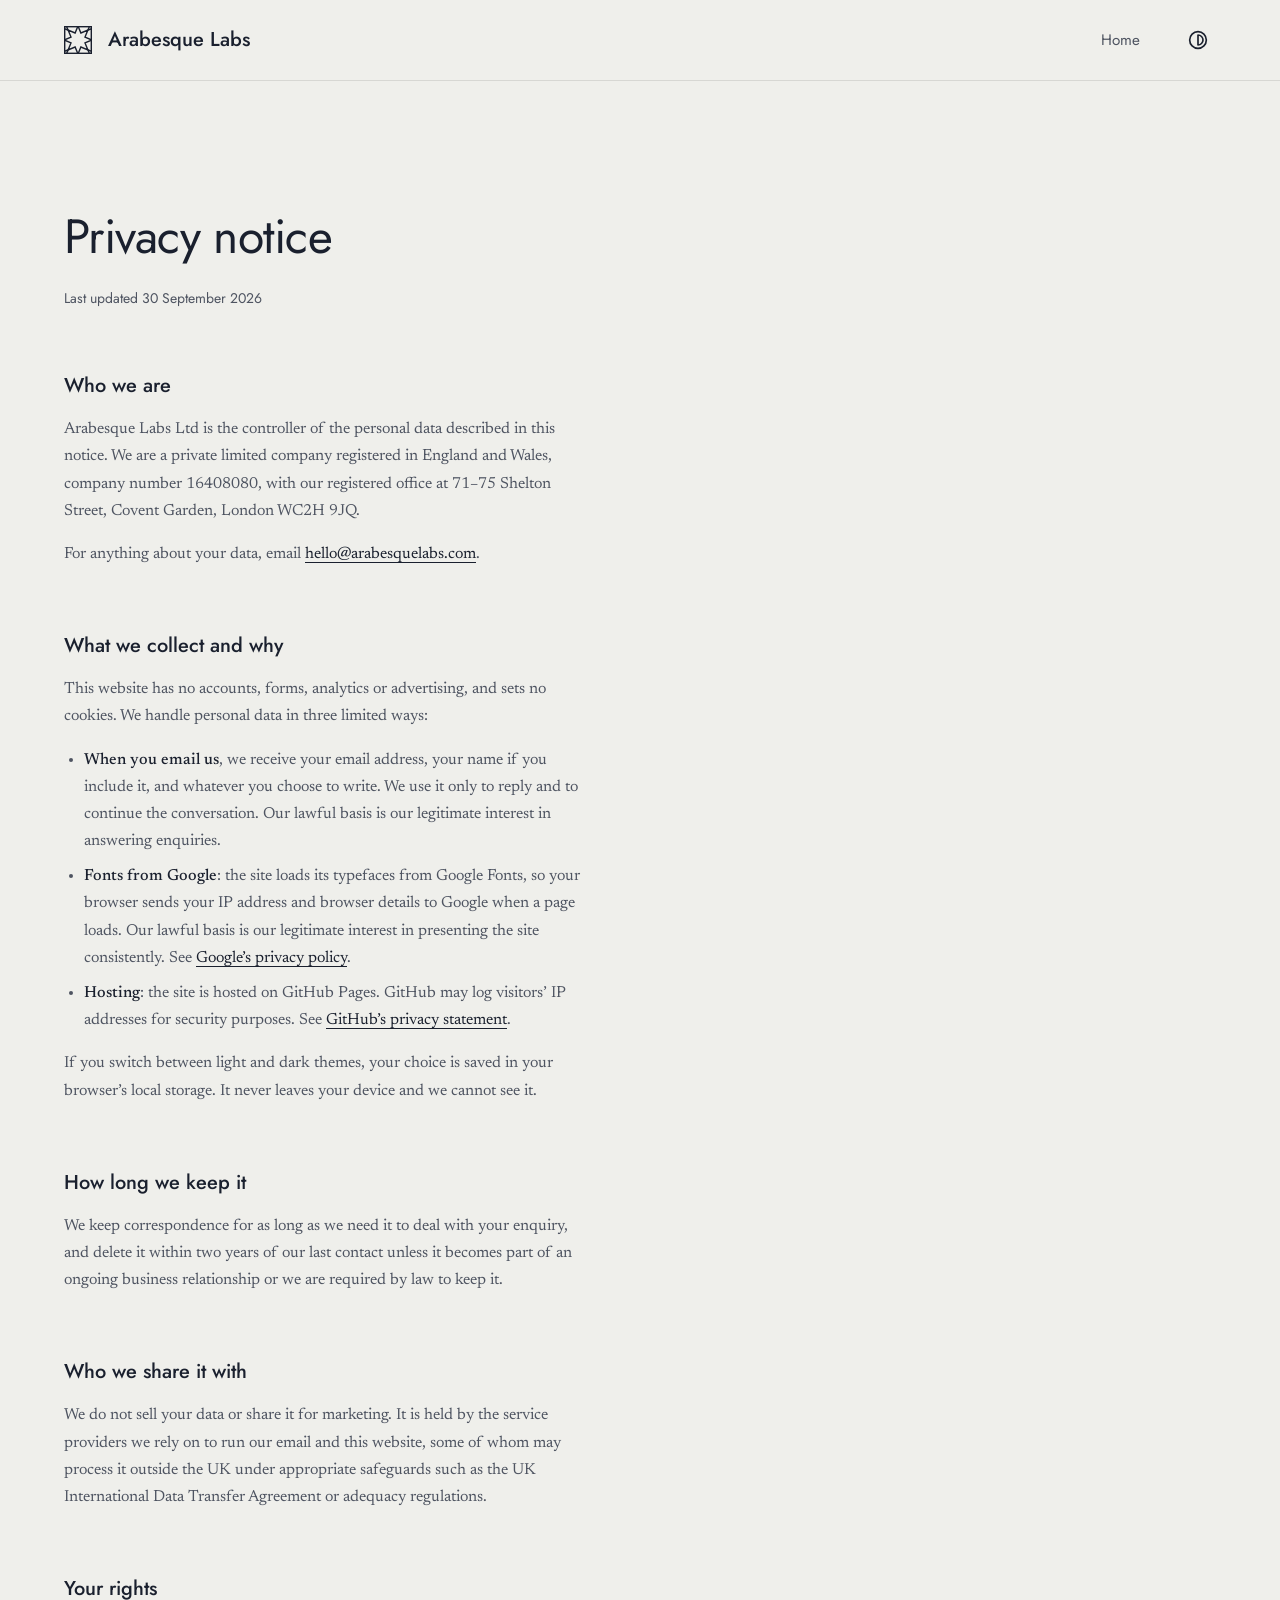
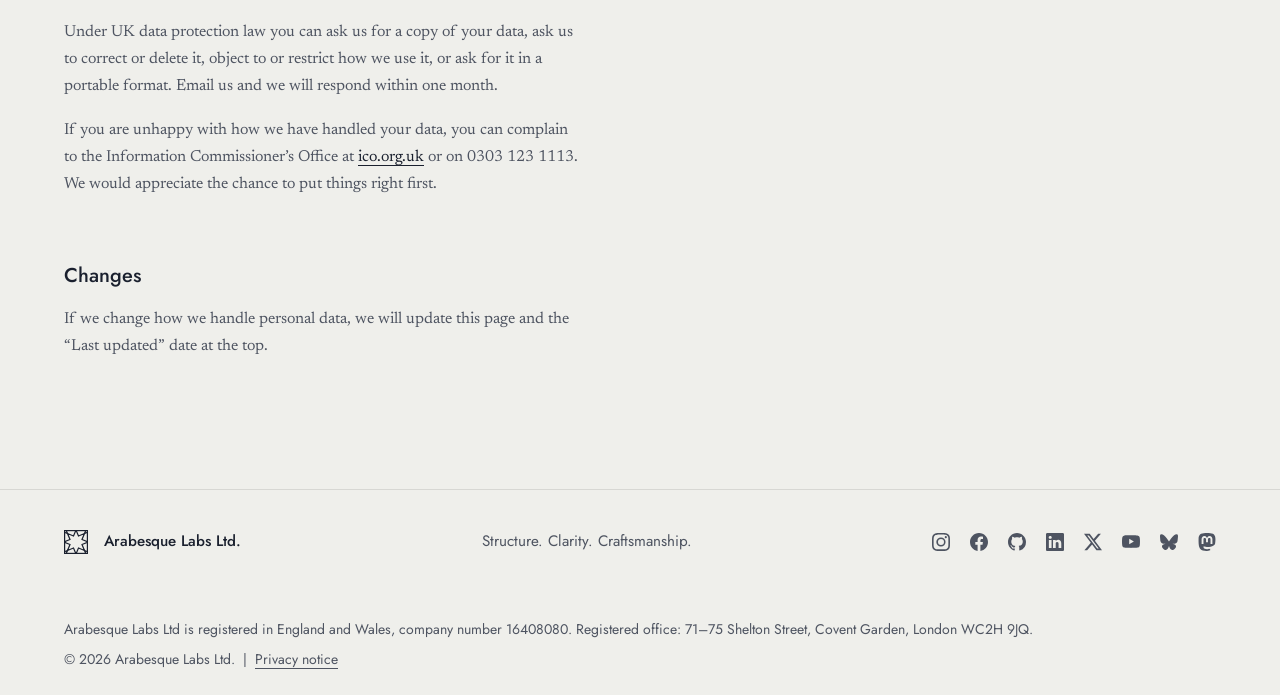
==== privacy.html @ 8120f925 "Edits to the new website" ====
<!doctype html>
<html lang="en"><head><meta charset="utf-8"><meta name="viewport" content="width=device-width, initial-scale=1"><link rel="stylesheet" href="https://fonts.googleapis.com/css2?family=Jost:wght@400;500&amp;family=Newsreader:ital,opsz,wght@0,6..72,400;1,6..72,400&amp;display=swap" data-precedence="default"><title>Privacy notice — Arabesque Labs</title><meta property="og:type" content="website"><meta property="og:site_name" content="Arabesque Labs"><meta name="twitter:card" content="summary_large_image"><meta name="description" content="How Arabesque Labs Ltd handles personal data when you visit this website or contact us."><meta property="og:title" content="Privacy notice — Arabesque Labs"><meta property="og:description" content="How Arabesque Labs Ltd handles personal data when you visit this website or contact us."><link rel="preconnect" href="https://fonts.googleapis.com"><link rel="preconnect" href="https://fonts.gstatic.com" crossorigin="anonymous"><link rel="icon" href="favicon.svg" type="image/svg+xml"><script>(function(){try{var k="arabesque-theme";var s=localStorage.getItem(k);var d=s==="dark"||(!s&&window.matchMedia("(prefers-color-scheme: dark)").matches);document.documentElement.classList.toggle("dark",d);}catch(e){}})();</script><style>@layer properties {
  @supports (((-webkit-hyphens: none)) and (not (margin-trim: inline))) or ((-moz-orient: inline) and (not (color: rgb(from red r g b)))) {
  *, ::before, ::after, ::backdrop { --tw-translate-x: 0; --tw-translate-y: 0; --tw-translate-z: 0; --tw-rotate-x: initial; --tw-rotate-y: initial; --tw-rotate-z: initial; --tw-skew-x: initial; --tw-skew-y: initial; --tw-space-y-reverse: 0; --tw-space-x-reverse: 0; --tw-border-style: solid; --tw-leading: initial; --tw-font-weight: initial; --tw-tracking: initial; --tw-ordinal: initial; --tw-slashed-zero: initial; --tw-numeric-figure: initial; --tw-numeric-spacing: initial; --tw-numeric-fraction: initial; --tw-shadow: 0 0 #0000; --tw-shadow-color: initial; --tw-shadow-alpha: 100%; --tw-inset-shadow: 0 0 #0000; --tw-inset-shadow-color: initial; --tw-inset-shadow-alpha: 100%; --tw-ring-color: initial; --tw-ring-shadow: 0 0 #0000; --tw-inset-ring-color: initial; --tw-inset-ring-shadow: 0 0 #0000; --tw-ring-inset: initial; --tw-ring-offset-width: 0px; --tw-ring-offset-color: #fff; --tw-ring-offset-shadow: 0 0 #0000; --tw-outline-style: solid; --tw-blur: initial; --tw-brightness: initial; --tw-contrast: initial; --tw-grayscale: initial; --tw-hue-rotate: initial; --tw-invert: initial; --tw-opacity: initial; --tw-saturate: initial; --tw-sepia: initial; --tw-drop-shadow: initial; --tw-drop-shadow-color: initial; --tw-drop-shadow-alpha: 100%; --tw-drop-shadow-size: initial; --tw-duration: initial; --tw-ease: initial; --tw-content: ""; --tw-animation-delay: 0s; --tw-animation-direction: normal; --tw-animation-duration: initial; --tw-animation-fill-mode: none; --tw-animation-iteration-count: 1; --tw-enter-blur: 0; --tw-enter-opacity: 1; --tw-enter-rotate: 0; --tw-enter-scale: 1; --tw-enter-translate-x: 0; --tw-enter-translate-y: 0; --tw-exit-blur: 0; --tw-exit-opacity: 1; --tw-exit-rotate: 0; --tw-exit-scale: 1; --tw-exit-translate-x: 0; --tw-exit-translate-y: 0; }
}
}
@layer theme {
  :root, :host { --font-sans: "Jost", ui-sans-serif, system-ui, sans-serif; --font-mono: ui-monospace, SFMono-Regular, Menlo, Monaco, Consolas, "Liberation Mono",
      "Courier New", monospace; --color-black: #000; --spacing: .25rem; --container-sm: 24rem; --container-md: 28rem; --container-lg: 32rem; --text-xs: .75rem; --text-xs--line-height: calc(1 / .75); --text-sm: .875rem; --text-sm--line-height: calc(1.25 / .875); --text-base: 1rem; --text-base--line-height: calc(1.5 / 1); --text-lg: 1.125rem; --text-lg--line-height: calc(1.75 / 1.125); --text-xl: 1.25rem; --text-xl--line-height: calc(1.75 / 1.25); --text-4xl: 2.25rem; --text-4xl--line-height: calc(2.5 / 2.25); --text-5xl: 3rem; --text-5xl--line-height: 1; --text-6xl: 3.75rem; --text-6xl--line-height: 1; --text-7xl: 4.5rem; --text-7xl--line-height: 1; --font-weight-normal: 400; --font-weight-medium: 500; --font-weight-semibold: 600; --tracking-tight: -.025em; --tracking-widest: .1em; --leading-tight: 1.25; --leading-relaxed: 1.625; --ease-in-out: cubic-bezier(.4, 0, .2, 1); --animate-pulse: pulse 2s cubic-bezier(.4, 0, .6, 1) infinite; --aspect-video: 16 / 9; --default-transition-duration: .15s; --default-transition-timing-function: cubic-bezier(.4, 0, .2, 1); --default-font-family: "Jost", ui-sans-serif, system-ui, sans-serif; --default-mono-font-family: var(--font-mono); --color-background: var(--background); --color-foreground: var(--foreground); --color-accent: var(--accent); --color-border: var(--border); --color-pattern-line: var(--pattern-line); --color-pattern-scaffold: var(--pattern-scaffold); }
}
@layer base {
  *, ::after, ::before, ::backdrop { box-sizing: border-box; border: 0px solid; margin: 0px; padding: 0px; }
  ::file-selector-button { box-sizing: border-box; border: 0px solid; margin: 0px; padding: 0px; }
  html, :host { text-size-adjust: 100%; tab-size: 4; line-height: 1.5; font-family: var(--default-font-family, -apple-system, BlinkMacSystemFont, "Segoe UI", Roboto, "Helvetica Neue", "Noto Sans", Arial, sans-serif, "Apple Color Emoji", "Segoe UI Emoji", "Segoe UI Symbol", "Noto Color Emoji"); font-feature-settings: var(--default-font-feature-settings, normal); font-variation-settings: var(--default-font-variation-settings, normal); -webkit-tap-highlight-color: transparent; }
  hr { height: 0px; color: inherit; border-top-width: 1px; }
  abbr:where([title]) { text-decoration: underline dotted; }
  h1, h2, h3, h4, h5, h6 { font-size: inherit; font-weight: inherit; }
  a { color: inherit; text-decoration: inherit; }
  b, strong { font-weight: bolder; }
  code, kbd, samp, pre { font-family: var(--default-mono-font-family, ui-monospace, SFMono-Regular, Menlo, Monaco, Consolas, "Liberation Mono", "Courier New", monospace); font-feature-settings: var(--default-mono-font-feature-settings, normal); font-variation-settings: var(--default-mono-font-variation-settings, normal); font-size: 1em; }
  small { font-size: 80%; }
  sub, sup { vertical-align: baseline; font-size: 75%; line-height: 0; position: relative; }
  sub { bottom: -0.25em; }
  sup { top: -0.5em; }
  table { text-indent: 0px; border-color: inherit; border-collapse: collapse; }
  progress { vertical-align: baseline; }
  summary { display: list-item; }
  ol, ul, menu { list-style: none; }
  img, svg, video, canvas, audio, iframe, embed, object { vertical-align: middle; display: block; }
  img, video { max-width: 100%; height: auto; }
  button, input, select, optgroup, textarea { font: inherit; letter-spacing: inherit; color: inherit; opacity: 1; background-color: rgba(0, 0, 0, 0); border-radius: 0px; }
  ::file-selector-button { font: inherit; letter-spacing: inherit; color: inherit; opacity: 1; background-color: rgba(0, 0, 0, 0); border-radius: 0px; }
  :where(select:is([multiple], [size])) optgroup { font-weight: bolder; }
  :where(select:is([multiple], [size])) optgroup option { padding-inline-start: 20px; }
  ::file-selector-button { margin-inline-end: 4px; }
  ::placeholder { opacity: 1; }
  @supports (not ((-webkit-appearance: -apple-pay-button))) or (contain-intrinsic-size: 1px) {
  ::placeholder { color: currentcolor; }
  @supports (color: color-mix(in lab, red, red)) {
  ::placeholder { color: color-mix(in oklab, currentcolor, transparent); }
}
}
  textarea { resize: vertical; }
  ::-webkit-search-decoration { appearance: none; }
  ::-webkit-date-and-time-value { min-height: 1lh; text-align: inherit; }
  ::-webkit-datetime-edit { display: inline-flex; }
  ::-webkit-datetime-edit-fields-wrapper { padding: 0px; }
  ::-webkit-datetime-edit { padding-block: 0px; }
  ::-webkit-datetime-edit-year-field { padding-block: 0px; }
  ::-webkit-datetime-edit-month-field { padding-block: 0px; }
  ::-webkit-datetime-edit-day-field { padding-block: 0px; }
  ::-webkit-datetime-edit-hour-field { padding-block: 0px; }
  ::-webkit-datetime-edit-minute-field { padding-block: 0px; }
  ::-webkit-datetime-edit-second-field { padding-block: 0px; }
  ::-webkit-datetime-edit-millisecond-field { padding-block: 0px; }
  ::-webkit-datetime-edit-meridiem-field { padding-block: 0px; }
  ::-webkit-calendar-picker-indicator { line-height: 1; }
  button, input:where([type="button"], [type="reset"], [type="submit"]) { appearance: button; }
  ::file-selector-button { appearance: button; }
  ::-webkit-inner-spin-button { height: auto; }
  ::-webkit-outer-spin-button { height: auto; }
  [hidden]:where(:not([hidden="until-found"])) { display: none !important; }
  * { border-color: var(--color-border); }
  html { scroll-behavior: smooth; }
  @media (prefers-reduced-motion: reduce) {
  html { scroll-behavior: auto; }
}
  body { background-color: var(--color-background); color: var(--color-foreground); font-family: var(--font-sans); font-synthesis-weight: none; -webkit-font-smoothing: antialiased; }
  h1, h2, h3 { text-wrap: balance; }
}
@layer components;
@layer utilities {
  .pointer-events-none { pointer-events: none; }
  .invisible { visibility: hidden; }
  .sr-only { clip-path: inset(50%); white-space: nowrap; border-width: 0px; width: 1px; height: 1px; margin: -1px; padding: 0px; position: absolute; overflow: hidden; }
  .absolute { position: absolute; }
  .fixed { position: fixed; }
  .relative { position: relative; }
  .inset-0 { inset: 0px; }
  .inset-x-0 { inset-inline: 0px; }
  .inset-y-0 { inset-block: 0px; }
  .-top-12 { top: calc(var(--spacing) * -12); }
  .top-0 { top: 0px; }
  .top-1\.5 { top: calc(var(--spacing) * 1.5); }
  .top-1\/2 { top: 50%; }
  .top-3\.5 { top: calc(var(--spacing) * 3.5); }
  .top-4 { top: calc(var(--spacing) * 4); }
  .top-\[1px\] { top: 1px; }
  .top-\[50\%\] { top: 50%; }
  .top-\[60\%\] { top: 60%; }
  .top-full { top: 100%; }
  .-right-12 { right: calc(var(--spacing) * -12); }
  .right-0 { right: 0px; }
  .right-1 { right: var(--spacing); }
  .right-2 { right: calc(var(--spacing) * 2); }
  .right-3 { right: calc(var(--spacing) * 3); }
  .right-4 { right: calc(var(--spacing) * 4); }
  .-bottom-12 { bottom: calc(var(--spacing) * -12); }
  .bottom-0 { bottom: 0px; }
  .-left-12 { left: calc(var(--spacing) * -12); }
  .left-0 { left: 0px; }
  .left-1\/2 { left: 50%; }
  .left-2 { left: calc(var(--spacing) * 2); }
  .left-\[50\%\] { left: 50%; }
  .z-10 { z-index: 10; }
  .z-20 { z-index: 20; }
  .z-50 { z-index: 50; }
  .z-\[1\] { z-index: 1; }
  .m-0 { margin: 0px; }
  .-mx-1 { margin-inline: calc(var(--spacing) * -1); }
  .mx-2 { margin-inline: calc(var(--spacing) * 2); }
  .mx-3\.5 { margin-inline: calc(var(--spacing) * 3.5); }
  .mx-auto { margin-inline: auto; }
  .my-0\.5 { margin-block: calc(var(--spacing) * .5); }
  .my-1 { margin-block: var(--spacing); }
  .-mt-4 { margin-top: calc(var(--spacing) * -4); }
  .mt-1\.5 { margin-top: calc(var(--spacing) * 1.5); }
  .mt-2 { margin-top: calc(var(--spacing) * 2); }
  .mt-3 { margin-top: calc(var(--spacing) * 3); }
  .mt-4 { margin-top: calc(var(--spacing) * 4); }
  .mt-5 { margin-top: calc(var(--spacing) * 5); }
  .mt-6 { margin-top: calc(var(--spacing) * 6); }
  .mt-10 { margin-top: calc(var(--spacing) * 10); }
  .mt-12 { margin-top: calc(var(--spacing) * 12); }
  .mt-16 { margin-top: calc(var(--spacing) * 16); }
  .mt-20 { margin-top: calc(var(--spacing) * 20); }
  .mt-24 { margin-top: calc(var(--spacing) * 24); }
  .mt-auto { margin-top: auto; }
  .mr-2 { margin-right: calc(var(--spacing) * 2); }
  .mb-1 { margin-bottom: var(--spacing); }
  .-ml-4 { margin-left: calc(var(--spacing) * -4); }
  .ml-1 { margin-left: var(--spacing); }
  .ml-auto { margin-left: auto; }
  .block { display: block; }
  .flex { display: flex; }
  .grid { display: grid; }
  .hidden { display: none; }
  .inline-block { display: inline-block; }
  .inline-flex { display: inline-flex; }
  .table { display: table; }
  .aspect-square { aspect-ratio: 1 / 1; }
  .aspect-video { aspect-ratio: var(--aspect-video); }
  .size-\(--cell-size\) { width: var(--cell-size); height: var(--cell-size); }
  .size-4 { width: calc(var(--spacing) * 4); height: calc(var(--spacing) * 4); }
  .size-5 { width: calc(var(--spacing) * 5); height: calc(var(--spacing) * 5); }
  .size-9 { width: calc(var(--spacing) * 9); height: calc(var(--spacing) * 9); }
  .h-\(--cell-size\) { height: var(--cell-size); }
  .h-1\.5 { height: calc(var(--spacing) * 1.5); }
  .h-2 { height: calc(var(--spacing) * 2); }
  .h-2\.5 { height: calc(var(--spacing) * 2.5); }
  .h-3 { height: calc(var(--spacing) * 3); }
  .h-3\.5 { height: calc(var(--spacing) * 3.5); }
  .h-4 { height: calc(var(--spacing) * 4); }
  .h-5 { height: calc(var(--spacing) * 5); }
  .h-7 { height: calc(var(--spacing) * 7); }
  .h-8 { height: calc(var(--spacing) * 8); }
  .h-9 { height: calc(var(--spacing) * 9); }
  .h-10 { height: calc(var(--spacing) * 10); }
  .h-12 { height: calc(var(--spacing) * 12); }
  .h-20 { height: calc(var(--spacing) * 20); }
  .h-\[1px\] { height: 1px; }
  .h-\[var\(--radix-navigation-menu-viewport-height\)\] { height: var(--radix-navigation-menu-viewport-height); }
  .h-\[var\(--radix-select-trigger-height\)\] { height: var(--radix-select-trigger-height); }
  .h-auto { height: auto; }
  .h-full { height: 100%; }
  .h-px { height: 1px; }
  .h-svh { height: 100svh; }
  .max-h-\(--radix-context-menu-content-available-height\) { max-height: var(--radix-context-menu-content-available-height); }
  .max-h-\(--radix-select-content-available-height\) { max-height: var(--radix-select-content-available-height); }
  .max-h-\[300px\] { max-height: 300px; }
  .max-h-\[var\(--radix-dropdown-menu-content-available-height\)\] { max-height: var(--radix-dropdown-menu-content-available-height); }
  .min-h-0 { min-height: 0px; }
  .min-h-\[60px\] { min-height: 60px; }
  .min-h-screen { min-height: 100vh; }
  .min-h-svh { min-height: 100svh; }
  .w-\(--cell-size\) { width: var(--cell-size); }
  .w-\(--sidebar-width\) { width: var(--sidebar-width); }
  .w-0 { width: 0px; }
  .w-1 { width: var(--spacing); }
  .w-2 { width: calc(var(--spacing) * 2); }
  .w-2\.5 { width: calc(var(--spacing) * 2.5); }
  .w-3 { width: calc(var(--spacing) * 3); }
  .w-3\.5 { width: calc(var(--spacing) * 3.5); }
  .w-3\/4 { width: 75%; }
  .w-4 { width: calc(var(--spacing) * 4); }
  .w-5 { width: calc(var(--spacing) * 5); }
  .w-7 { width: calc(var(--spacing) * 7); }
  .w-8 { width: calc(var(--spacing) * 8); }
  .w-9 { width: calc(var(--spacing) * 9); }
  .w-10 { width: calc(var(--spacing) * 10); }
  .w-64 { width: calc(var(--spacing) * 64); }
  .w-72 { width: calc(var(--spacing) * 72); }
  .w-\[1px\] { width: 1px; }
  .w-\[19rem\] { width: 19rem; }
  .w-\[100px\] { width: 100px; }
  .w-auto { width: auto; }
  .w-fit { width: fit-content; }
  .w-full { width: 100%; }
  .w-max { width: max-content; }
  .w-px { width: 1px; }
  .max-w-\(--skeleton-width\) { max-width: var(--skeleton-width); }
  .max-w-\[14ch\] { max-width: 14ch; }
  .max-w-\[15ch\] { max-width: 15ch; }
  .max-w-\[16ch\] { max-width: 16ch; }
  .max-w-\[24ch\] { max-width: 24ch; }
  .max-w-\[30ch\] { max-width: 30ch; }
  .max-w-\[34ch\] { max-width: 34ch; }
  .max-w-\[42ch\] { max-width: 42ch; }
  .max-w-\[44ch\] { max-width: 44ch; }
  .max-w-\[52ch\] { max-width: 52ch; }
  .max-w-\[260px\] { max-width: 260px; }
  .max-w-\[1500px\] { max-width: 1500px; }
  .max-w-lg { max-width: var(--container-lg); }
  .max-w-max { max-width: max-content; }
  .max-w-md { max-width: var(--container-md); }
  .min-w-\(--cell-size\) { min-width: var(--cell-size); }
  .min-w-0 { min-width: 0px; }
  .min-w-5 { min-width: calc(var(--spacing) * 5); }
  .min-w-8 { min-width: calc(var(--spacing) * 8); }
  .min-w-9 { min-width: calc(var(--spacing) * 9); }
  .min-w-10 { min-width: calc(var(--spacing) * 10); }
  .min-w-\[8rem\] { min-width: 8rem; }
  .min-w-\[12rem\] { min-width: 12rem; }
  .min-w-\[var\(--radix-select-trigger-width\)\] { min-width: var(--radix-select-trigger-width); }
  .flex-1 { flex: 1 1 0%; }
  .shrink-0 { flex-shrink: 0; }
  .grow { flex-grow: 1; }
  .grow-0 { flex-grow: 0; }
  .basis-full { flex-basis: 100%; }
  .caption-bottom { caption-side: bottom; }
  .border-collapse { border-collapse: collapse; }
  .origin-\(--radix-context-menu-content-transform-origin\) { transform-origin: var(--radix-context-menu-content-transform-origin); }
  .origin-\(--radix-dropdown-menu-content-transform-origin\) { transform-origin: var(--radix-dropdown-menu-content-transform-origin); }
  .origin-\(--radix-hover-card-content-transform-origin\) { transform-origin: var(--radix-hover-card-content-transform-origin); }
  .origin-\(--radix-menubar-content-transform-origin\) { transform-origin: var(--radix-menubar-content-transform-origin); }
  .origin-\(--radix-popover-content-transform-origin\) { transform-origin: var(--radix-popover-content-transform-origin); }
  .origin-\(--radix-select-content-transform-origin\) { transform-origin: var(--radix-select-content-transform-origin); }
  .origin-\(--radix-tooltip-content-transform-origin\) { transform-origin: var(--radix-tooltip-content-transform-origin); }
  .-translate-x-1\/2 { --tw-translate-x: calc(calc(1 / 2 * 100%) * -1); translate: var(--tw-translate-x) var(--tw-translate-y); }
  .-translate-x-px { --tw-translate-x: -1px; translate: var(--tw-translate-x) var(--tw-translate-y); }
  .translate-x-\[-50\%\] { --tw-translate-x: -50%; translate: var(--tw-translate-x) var(--tw-translate-y); }
  .translate-x-px { --tw-translate-x: 1px; translate: var(--tw-translate-x) var(--tw-translate-y); }
  .-translate-y-1\/2 { --tw-translate-y: calc(calc(1 / 2 * 100%) * -1); translate: var(--tw-translate-x) var(--tw-translate-y); }
  .translate-y-\[-50\%\] { --tw-translate-y: -50%; translate: var(--tw-translate-x) var(--tw-translate-y); }
  .rotate-45 { rotate: 45deg; }
  .rotate-90 { rotate: 90deg; }
  .transform { transform: var(--tw-rotate-x, ) var(--tw-rotate-y, ) var(--tw-rotate-z, ) var(--tw-skew-x, ) var(--tw-skew-y, ); }
  .animate-caret-blink { animation: 1.25s ease-out 0s infinite normal none running caret-blink; }
  .animate-in { animation: enter var(--tw-animation-duration, var(--tw-duration, .15s))var(--tw-ease, ease)var(--tw-animation-delay, 0s)var(--tw-animation-iteration-count, 1)var(--tw-animation-direction, normal)var(--tw-animation-fill-mode, none); }
  .animate-pulse { animation: var(--animate-pulse); }
  .cursor-default { cursor: default; }
  .cursor-pointer { cursor: pointer; }
  .touch-none { touch-action: none; }
  .list-none { list-style-type: none; }
  .grid-cols-1 { grid-template-columns: repeat(1, minmax(0px, 1fr)); }
  .flex-col { flex-direction: column; }
  .flex-col-reverse { flex-direction: column-reverse; }
  .flex-row { flex-direction: row; }
  .flex-wrap { flex-wrap: wrap; }
  .place-content-center { place-content: center; }
  .items-center { align-items: center; }
  .items-end { align-items: flex-end; }
  .items-start { align-items: flex-start; }
  .items-stretch { align-items: stretch; }
  .justify-between { justify-content: space-between; }
  .justify-center { justify-content: center; }
  .gap-1 { gap: var(--spacing); }
  .gap-1\.5 { gap: calc(var(--spacing) * 1.5); }
  .gap-2 { gap: calc(var(--spacing) * 2); }
  .gap-4 { gap: calc(var(--spacing) * 4); }
  .gap-5 { gap: calc(var(--spacing) * 5); }
  .gap-6 { gap: calc(var(--spacing) * 6); }
  .gap-8 { gap: calc(var(--spacing) * 8); }
  .gap-10 { gap: calc(var(--spacing) * 10); }
  .gap-12 { gap: calc(var(--spacing) * 12); }
  .gap-14 { gap: calc(var(--spacing) * 14); }
  .gap-16 { gap: calc(var(--spacing) * 16); }
  :where(.space-y-1\.5 > :not(:last-child)) { --tw-space-y-reverse: 0; margin-block-start: calc(calc(var(--spacing) * 1.5) * var(--tw-space-y-reverse)); margin-block-end: calc(calc(var(--spacing) * 1.5) * calc(1 - var(--tw-space-y-reverse))); }
  :where(.space-y-2 > :not(:last-child)) { --tw-space-y-reverse: 0; margin-block-start: calc(calc(var(--spacing) * 2) * var(--tw-space-y-reverse)); margin-block-end: calc(calc(var(--spacing) * 2) * calc(1 - var(--tw-space-y-reverse))); }
  :where(.space-y-7 > :not(:last-child)) { --tw-space-y-reverse: 0; margin-block-start: calc(calc(var(--spacing) * 7) * var(--tw-space-y-reverse)); margin-block-end: calc(calc(var(--spacing) * 7) * calc(1 - var(--tw-space-y-reverse))); }
  :where(.space-x-1 > :not(:last-child)) { --tw-space-x-reverse: 0; margin-inline-start: calc(var(--spacing) * var(--tw-space-x-reverse)); margin-inline-end: calc(var(--spacing) * calc(1 - var(--tw-space-x-reverse))); }
  .overflow-auto { overflow: auto; }
  .overflow-hidden { overflow: hidden; }
  .overflow-x-hidden { overflow-x: hidden; }
  .overflow-y-auto { overflow-y: auto; }
  .rounded-\[2px\] { border-radius: 2px; }
  .rounded-\[inherit\] { border-radius: inherit; }
  .rounded-full { border-radius: 3.40282e+38px; }
  .rounded-lg { border-radius: calc(var(--radius) + 2px); }
  .rounded-md { border-radius: var(--radius); }
  .rounded-none { border-radius: 0px; }
  .rounded-sm { border-radius: calc(var(--radius) - 1px); }
  .rounded-xl { border-radius: calc(var(--radius) + 6px); }
  .rounded-t-\[10px\] { border-top-left-radius: 10px; border-top-right-radius: 10px; }
  .rounded-l-md { border-top-left-radius: var(--radius); border-bottom-left-radius: var(--radius); }
  .rounded-tl-sm { border-top-left-radius: calc(var(--radius) - 1px); }
  .rounded-r-md { border-top-right-radius: var(--radius); border-bottom-right-radius: var(--radius); }
  .border { border-style: var(--tw-border-style); border-width: 1px; }
  .border-2 { border-style: var(--tw-border-style); border-width: 2px; }
  .border-\[1\.5px\] { border-style: var(--tw-border-style); border-width: 1.5px; }
  .border-y { border-block-style: var(--tw-border-style); border-block-width: 1px; }
  .border-t { border-top-style: var(--tw-border-style); border-top-width: 1px; }
  .border-r { border-right-style: var(--tw-border-style); border-right-width: 1px; }
  .border-b { border-bottom-style: var(--tw-border-style); border-bottom-width: 1px; }
  .border-l { border-left-style: var(--tw-border-style); border-left-width: 1px; }
  .border-dashed { --tw-border-style: dashed; border-style: dashed; }
  .border-\(--color-border\) { border-color: var(--color-border); }
  .border-border { border-color: var(--border); }
  .border-border\/50 { border-color: var(--border); }
  @supports (color: color-mix(in lab, red, red)) {
  .border-border\/50 { border-color: color-mix(in oklab, var(--border) 50%, transparent); }
}
  .border-destructive\/50 { border-color: var(--destructive); }
  @supports (color: color-mix(in lab, red, red)) {
  .border-destructive\/50 { border-color: color-mix(in oklab, var(--destructive) 50%, transparent); }
}
  .border-input { border-color: var(--input); }
  .border-primary { border-color: var(--primary); }
  .border-primary\/50 { border-color: var(--primary); }
  @supports (color: color-mix(in lab, red, red)) {
  .border-primary\/50 { border-color: color-mix(in oklab, var(--primary) 50%, transparent); }
}
  .border-sidebar-border { border-color: var(--sidebar-border); }
  .border-transparent { border-color: rgba(0, 0, 0, 0); }
  .border-t-transparent { border-top-color: rgba(0, 0, 0, 0); }
  .border-l-transparent { border-left-color: rgba(0, 0, 0, 0); }
  .bg-\(--color-bg\) { background-color: var(--color-bg); }
  .bg-accent { background-color: var(--accent); }
  .bg-background { background-color: var(--background); }
  .bg-black\/80 { background-color: rgba(0, 0, 0, 0.8); }
  @supports (color: color-mix(in lab, red, red)) {
  .bg-black\/80 { background-color: color-mix(in oklab, var(--color-black) 80%, transparent); }
}
  .bg-border { background-color: var(--border); }
  .bg-card { background-color: var(--card); }
  .bg-destructive { background-color: var(--destructive); }
  .bg-foreground { background-color: var(--foreground); }
  .bg-foreground\/60 { background-color: var(--foreground); }
  @supports (color: color-mix(in lab, red, red)) {
  .bg-foreground\/60 { background-color: color-mix(in oklab, var(--foreground) 60%, transparent); }
}
  .bg-muted { background-color: var(--muted); }
  .bg-muted\/50 { background-color: var(--muted); }
  @supports (color: color-mix(in lab, red, red)) {
  .bg-muted\/50 { background-color: color-mix(in oklab, var(--muted) 50%, transparent); }
}
  .bg-popover { background-color: var(--popover); }
  .bg-primary { background-color: var(--primary); }
  .bg-primary\/10 { background-color: var(--primary); }
  @supports (color: color-mix(in lab, red, red)) {
  .bg-primary\/10 { background-color: color-mix(in oklab, var(--primary) 10%, transparent); }
}
  .bg-primary\/20 { background-color: var(--primary); }
  @supports (color: color-mix(in lab, red, red)) {
  .bg-primary\/20 { background-color: color-mix(in oklab, var(--primary) 20%, transparent); }
}
  .bg-secondary { background-color: var(--secondary); }
  .bg-sidebar { background-color: var(--sidebar); }
  .bg-sidebar-border { background-color: var(--sidebar-border); }
  .bg-transparent { background-color: rgba(0, 0, 0, 0); }
  .fill-current { fill: currentcolor; }
  .fill-primary { fill: var(--primary); }
  .p-0 { padding: 0px; }
  .p-1 { padding: var(--spacing); }
  .p-2 { padding: calc(var(--spacing) * 2); }
  .p-3 { padding: calc(var(--spacing) * 3); }
  .p-4 { padding: calc(var(--spacing) * 4); }
  .p-6 { padding: calc(var(--spacing) * 6); }
  .p-\[1px\] { padding: 1px; }
  .px-\(--cell-size\) { padding-inline: var(--cell-size); }
  .px-1 { padding-inline: var(--spacing); }
  .px-1\.5 { padding-inline: calc(var(--spacing) * 1.5); }
  .px-2 { padding-inline: calc(var(--spacing) * 2); }
  .px-2\.5 { padding-inline: calc(var(--spacing) * 2.5); }
  .px-3 { padding-inline: calc(var(--spacing) * 3); }
  .px-4 { padding-inline: calc(var(--spacing) * 4); }
  .px-6 { padding-inline: calc(var(--spacing) * 6); }
  .px-7 { padding-inline: calc(var(--spacing) * 7); }
  .px-8 { padding-inline: calc(var(--spacing) * 8); }
  .py-0\.5 { padding-block: calc(var(--spacing) * .5); }
  .py-1 { padding-block: var(--spacing); }
  .py-1\.5 { padding-block: calc(var(--spacing) * 1.5); }
  .py-2 { padding-block: calc(var(--spacing) * 2); }
  .py-3 { padding-block: calc(var(--spacing) * 3); }
  .py-3\.5 { padding-block: calc(var(--spacing) * 3.5); }
  .py-4 { padding-block: calc(var(--spacing) * 4); }
  .py-6 { padding-block: calc(var(--spacing) * 6); }
  .py-10 { padding-block: calc(var(--spacing) * 10); }
  .py-24 { padding-block: calc(var(--spacing) * 24); }
  .pt-0 { padding-top: 0px; }
  .pt-3 { padding-top: calc(var(--spacing) * 3); }
  .pt-4 { padding-top: calc(var(--spacing) * 4); }
  .pt-20 { padding-top: calc(var(--spacing) * 20); }
  .pr-1 { padding-right: var(--spacing); }
  .pr-2 { padding-right: calc(var(--spacing) * 2); }
  .pr-2\.5 { padding-right: calc(var(--spacing) * 2.5); }
  .pr-8 { padding-right: calc(var(--spacing) * 8); }
  .pb-3 { padding-bottom: calc(var(--spacing) * 3); }
  .pb-4 { padding-bottom: calc(var(--spacing) * 4); }
  .pb-24 { padding-bottom: calc(var(--spacing) * 24); }
  .pl-2 { padding-left: calc(var(--spacing) * 2); }
  .pl-2\.5 { padding-left: calc(var(--spacing) * 2.5); }
  .pl-4 { padding-left: calc(var(--spacing) * 4); }
  .pl-8 { padding-left: calc(var(--spacing) * 8); }
  .text-center { text-align: center; }
  .text-left { text-align: left; }
  .align-middle { vertical-align: middle; }
  .font-mono { font-family: var(--font-mono); }
  .font-serif { font-family: Newsreader, ui-serif, Georgia, serif; }
  .text-7xl { font-size: var(--text-7xl); line-height: var(--tw-leading, var(--text-7xl--line-height)); }
  .text-base { font-size: var(--text-base); line-height: var(--tw-leading, var(--text-base--line-height)); }
  .text-lg { font-size: var(--text-lg); line-height: var(--tw-leading, var(--text-lg--line-height)); }
  .text-sm { font-size: var(--text-sm); line-height: var(--tw-leading, var(--text-sm--line-height)); }
  .text-xl { font-size: var(--text-xl); line-height: var(--tw-leading, var(--text-xl--line-height)); }
  .text-xs { font-size: var(--text-xs); line-height: var(--tw-leading, var(--text-xs--line-height)); }
  .text-\[0\.8rem\] { font-size: 0.8rem; }
  .text-\[0\.95rem\] { font-size: 0.95rem; }
  .text-\[1\.7rem\] { font-size: 1.7rem; }
  .text-\[2\.1rem\] { font-size: 2.1rem; }
  .text-\[2\.6rem\] { font-size: 2.6rem; }
  .leading-\[1\.7\] { --tw-leading: 1.7; line-height: 1.7; }
  .leading-\[1\.08\] { --tw-leading: 1.08; line-height: 1.08; }
  .leading-\[1\.15\] { --tw-leading: 1.15; line-height: 1.15; }
  .leading-none { --tw-leading: 1; line-height: 1; }
  .leading-relaxed { --tw-leading: var(--leading-relaxed); line-height: var(--leading-relaxed); }
  .leading-tight { --tw-leading: var(--leading-tight); line-height: var(--leading-tight); }
  .font-medium { --tw-font-weight: var(--font-weight-medium); font-weight: var(--font-weight-medium); }
  .font-normal { --tw-font-weight: var(--font-weight-normal); font-weight: var(--font-weight-normal); }
  .font-semibold { --tw-font-weight: var(--font-weight-semibold); font-weight: var(--font-weight-semibold); }
  .tracking-\[-0\.01em\] { --tw-tracking: -.01em; letter-spacing: -0.01em; }
  .tracking-\[-0\.015em\] { --tw-tracking: -.015em; letter-spacing: -0.015em; }
  .tracking-tight { --tw-tracking: var(--tracking-tight); letter-spacing: var(--tracking-tight); }
  .tracking-widest { --tw-tracking: var(--tracking-widest); letter-spacing: var(--tracking-widest); }
  .break-words { overflow-wrap: break-word; }
  .whitespace-nowrap { white-space: nowrap; }
  .text-accent { color: var(--accent); }
  .text-accent-foreground { color: var(--accent-foreground); }
  .text-card-foreground { color: var(--card-foreground); }
  .text-current { color: currentcolor; }
  .text-destructive { color: var(--destructive); }
  .text-destructive-foreground { color: var(--destructive-foreground); }
  .text-foreground { color: var(--foreground); }
  .text-muted-foreground { color: var(--muted-foreground); }
  .text-popover-foreground { color: var(--popover-foreground); }
  .text-primary { color: var(--primary); }
  .text-primary-foreground { color: var(--primary-foreground); }
  .text-secondary-foreground { color: var(--secondary-foreground); }
  .text-sidebar-foreground { color: var(--sidebar-foreground); }
  .text-sidebar-foreground\/70 { color: var(--sidebar-foreground); }
  @supports (color: color-mix(in lab, red, red)) {
  .text-sidebar-foreground\/70 { color: color-mix(in oklab, var(--sidebar-foreground) 70%, transparent); }
}
  .italic { font-style: italic; }
  .tabular-nums { --tw-numeric-spacing: tabular-nums; font-variant-numeric: var(--tw-ordinal, ) var(--tw-slashed-zero, ) var(--tw-numeric-figure, ) var(--tw-numeric-spacing, ) var(--tw-numeric-fraction, ); }
  .underline { text-decoration-line: underline; }
  .decoration-1 { text-decoration-thickness: 1px; }
  .underline-offset-4 { text-underline-offset: 4px; }
  .underline-offset-\[7px\] { text-underline-offset: 7px; }
  .underline-offset-\[10px\] { text-underline-offset: 10px; }
  .opacity-0 { opacity: 0; }
  .opacity-50 { opacity: 0.5; }
  .opacity-60 { opacity: 0.6; }
  .opacity-70 { opacity: 0.7; }
  .shadow { --tw-shadow: 0 1px 3px 0 var(--tw-shadow-color, #0000001a), 0 1px 2px -1px var(--tw-shadow-color, #0000001a); box-shadow: var(--tw-inset-shadow), var(--tw-inset-ring-shadow), var(--tw-ring-offset-shadow), var(--tw-ring-shadow), var(--tw-shadow); }
  .shadow-\[0_0_0_1px_var\(--sidebar-border\)\] { --tw-shadow: 0 0 0 1px var(--tw-shadow-color, var(--sidebar-border)); box-shadow: var(--tw-inset-shadow), var(--tw-inset-ring-shadow), var(--tw-ring-offset-shadow), var(--tw-ring-shadow), var(--tw-shadow); }
  .shadow-lg { --tw-shadow: 0 10px 15px -3px var(--tw-shadow-color, #0000001a), 0 4px 6px -4px var(--tw-shadow-color, #0000001a); box-shadow: var(--tw-inset-shadow), var(--tw-inset-ring-shadow), var(--tw-ring-offset-shadow), var(--tw-ring-shadow), var(--tw-shadow); }
  .shadow-md { --tw-shadow: 0 4px 6px -1px var(--tw-shadow-color, #0000001a), 0 2px 4px -2px var(--tw-shadow-color, #0000001a); box-shadow: var(--tw-inset-shadow), var(--tw-inset-ring-shadow), var(--tw-ring-offset-shadow), var(--tw-ring-shadow), var(--tw-shadow); }
  .shadow-none { --tw-shadow: 0 0 #0000; box-shadow: var(--tw-inset-shadow), var(--tw-inset-ring-shadow), var(--tw-ring-offset-shadow), var(--tw-ring-shadow), var(--tw-shadow); }
  .shadow-sm { --tw-shadow: 0 1px 3px 0 var(--tw-shadow-color, #0000001a), 0 1px 2px -1px var(--tw-shadow-color, #0000001a); box-shadow: var(--tw-inset-shadow), var(--tw-inset-ring-shadow), var(--tw-ring-offset-shadow), var(--tw-ring-shadow), var(--tw-shadow); }
  .shadow-xl { --tw-shadow: 0 20px 25px -5px var(--tw-shadow-color, #0000001a), 0 8px 10px -6px var(--tw-shadow-color, #0000001a); box-shadow: var(--tw-inset-shadow), var(--tw-inset-ring-shadow), var(--tw-ring-offset-shadow), var(--tw-ring-shadow), var(--tw-shadow); }
  .shadow-xs { --tw-shadow: 0 1px 2px 0 var(--tw-shadow-color, #0000000d); box-shadow: var(--tw-inset-shadow), var(--tw-inset-ring-shadow), var(--tw-ring-offset-shadow), var(--tw-ring-shadow), var(--tw-shadow); }
  .ring-0 { --tw-ring-shadow: var(--tw-ring-inset, ) 0 0 0 calc(0px + var(--tw-ring-offset-width)) var(--tw-ring-color, currentcolor); box-shadow: var(--tw-inset-shadow), var(--tw-inset-ring-shadow), var(--tw-ring-offset-shadow), var(--tw-ring-shadow), var(--tw-shadow); }
  .ring-1 { --tw-ring-shadow: var(--tw-ring-inset, ) 0 0 0 calc(1px + var(--tw-ring-offset-width)) var(--tw-ring-color, currentcolor); box-shadow: var(--tw-inset-shadow), var(--tw-inset-ring-shadow), var(--tw-ring-offset-shadow), var(--tw-ring-shadow), var(--tw-shadow); }
  .ring-ring { --tw-ring-color: var(--ring); }
  .ring-sidebar-ring { --tw-ring-color: var(--sidebar-ring); }
  .ring-offset-background { --tw-ring-offset-color: var(--background); }
  .outline { outline-style: var(--tw-outline-style); outline-width: 1px; }
  .filter { filter: var(--tw-blur, ) var(--tw-brightness, ) var(--tw-contrast, ) var(--tw-grayscale, ) var(--tw-hue-rotate, ) var(--tw-invert, ) var(--tw-saturate, ) var(--tw-sepia, ) var(--tw-drop-shadow, ); }
  .transition { transition-property: color, background-color, border-color, outline-color, text-decoration-color, fill, stroke, --tw-gradient-from, --tw-gradient-via, --tw-gradient-to, opacity, box-shadow, transform, translate, scale, rotate, filter, -webkit-backdrop-filter, backdrop-filter, display, content-visibility, overlay, pointer-events; transition-timing-function: var(--tw-ease, var(--default-transition-timing-function)); transition-duration: var(--tw-duration, var(--default-transition-duration)); }
  .transition-\[left\,right\,width\] { transition-property: left, right, width; transition-timing-function: var(--tw-ease, var(--default-transition-timing-function)); transition-duration: var(--tw-duration, var(--default-transition-duration)); }
  .transition-\[margin\,opacity\] { transition-property: margin, opacity; transition-timing-function: var(--tw-ease, var(--default-transition-timing-function)); transition-duration: var(--tw-duration, var(--default-transition-duration)); }
  .transition-\[width\,height\,padding\] { transition-property: width, height, padding; transition-timing-function: var(--tw-ease, var(--default-transition-timing-function)); transition-duration: var(--tw-duration, var(--default-transition-duration)); }
  .transition-\[width\] { transition-property: width; transition-timing-function: var(--tw-ease, var(--default-transition-timing-function)); transition-duration: var(--tw-duration, var(--default-transition-duration)); }
  .transition-all { transition-property: all; transition-timing-function: var(--tw-ease, var(--default-transition-timing-function)); transition-duration: var(--tw-duration, var(--default-transition-duration)); }
  .transition-colors { transition-property: color, background-color, border-color, outline-color, text-decoration-color, fill, stroke, --tw-gradient-from, --tw-gradient-via, --tw-gradient-to; transition-timing-function: var(--tw-ease, var(--default-transition-timing-function)); transition-duration: var(--tw-duration, var(--default-transition-duration)); }
  .transition-opacity { transition-property: opacity; transition-timing-function: var(--tw-ease, var(--default-transition-timing-function)); transition-duration: var(--tw-duration, var(--default-transition-duration)); }
  .transition-transform { transition-property: transform, translate, scale, rotate; transition-timing-function: var(--tw-ease, var(--default-transition-timing-function)); transition-duration: var(--tw-duration, var(--default-transition-duration)); }
  .duration-200 { --tw-duration: .2s; transition-duration: 0.2s; }
  .duration-300 { --tw-duration: .3s; transition-duration: 0.3s; }
  .duration-1000 { --tw-duration: 1s; transition-duration: 1s; }
  .ease-in-out { --tw-ease: var(--ease-in-out); transition-timing-function: var(--ease-in-out); }
  .ease-linear { --tw-ease: linear; transition-timing-function: linear; }
  .fade-in-0 { --tw-enter-opacity: 0; }
  .outline-none { --tw-outline-style: none; outline-style: none; }
  .select-none { user-select: none; }
  .zoom-in-95 { --tw-enter-scale: .95; }
  .\[--cell-size\:2rem\] { --cell-size: 2rem; }
  .group-focus-within\/menu-item\:opacity-100:is(:where(.group\/menu-item):focus-within *) { opacity: 1; }
  @media (hover: hover) {
  .group-hover\/menu-item\:opacity-100:is(:where(.group\/menu-item):hover *) { opacity: 1; }
}
  .group-has-\[\[data-sidebar\=menu-action\]\]\/menu-item\:pr-8:is(:where(.group\/menu-item):has([data-sidebar="menu-action"]) *) { padding-right: calc(var(--spacing) * 8); }
  .group-data-\[collapsible\=icon\]\:-mt-8:is(:where(.group)[data-collapsible="icon"] *) { margin-top: calc(var(--spacing) * -8); }
  .group-data-\[collapsible\=icon\]\:hidden:is(:where(.group)[data-collapsible="icon"] *) { display: none; }
  .group-data-\[collapsible\=icon\]\:\!size-8:is(:where(.group)[data-collapsible="icon"] *) { width: calc(var(--spacing) * 8) !important; height: calc(var(--spacing) * 8) !important; }
  .group-data-\[collapsible\=icon\]\:w-\(--sidebar-width-icon\):is(:where(.group)[data-collapsible="icon"] *) { width: var(--sidebar-width-icon); }
  .group-data-\[collapsible\=icon\]\:w-\[calc\(var\(--sidebar-width-icon\)_\+_theme\(spacing\.4\)\)\]:is(:where(.group)[data-collapsible="icon"] *) { width: calc(var(--sidebar-width-icon) + 1rem); }
  .group-data-\[collapsible\=icon\]\:w-\[calc\(var\(--sidebar-width-icon\)_\+_theme\(spacing\.4\)_\+2px\)\]:is(:where(.group)[data-collapsible="icon"] *) { width: calc(var(--sidebar-width-icon) + 1rem + 2px); }
  .group-data-\[collapsible\=icon\]\:overflow-hidden:is(:where(.group)[data-collapsible="icon"] *) { overflow: hidden; }
  .group-data-\[collapsible\=icon\]\:\!p-0:is(:where(.group)[data-collapsible="icon"] *) { padding: 0px !important; }
  .group-data-\[collapsible\=icon\]\:\!p-2:is(:where(.group)[data-collapsible="icon"] *) { padding: calc(var(--spacing) * 2) !important; }
  .group-data-\[collapsible\=icon\]\:opacity-0:is(:where(.group)[data-collapsible="icon"] *) { opacity: 0; }
  .group-data-\[collapsible\=offcanvas\]\:right-\[calc\(var\(--sidebar-width\)\*-1\)\]:is(:where(.group)[data-collapsible="offcanvas"] *) { right: calc(var(--sidebar-width) * -1); }
  .group-data-\[collapsible\=offcanvas\]\:left-\[calc\(var\(--sidebar-width\)\*-1\)\]:is(:where(.group)[data-collapsible="offcanvas"] *) { left: calc(var(--sidebar-width) * -1); }
  .group-data-\[collapsible\=offcanvas\]\:w-0:is(:where(.group)[data-collapsible="offcanvas"] *) { width: 0px; }
  .group-data-\[collapsible\=offcanvas\]\:translate-x-0:is(:where(.group)[data-collapsible="offcanvas"] *) { --tw-translate-x: 0px; translate: var(--tw-translate-x) var(--tw-translate-y); }
  .group-data-\[focused\=true\]\/day\:relative:is(:where(.group\/day)[data-focused="true"] *) { position: relative; }
  .group-data-\[focused\=true\]\/day\:z-10:is(:where(.group\/day)[data-focused="true"] *) { z-index: 10; }
  .group-data-\[focused\=true\]\/day\:border-ring:is(:where(.group\/day)[data-focused="true"] *) { border-color: var(--ring); }
  .group-data-\[focused\=true\]\/day\:ring-\[3px\]:is(:where(.group\/day)[data-focused="true"] *) { --tw-ring-shadow: var(--tw-ring-inset, ) 0 0 0 calc(3px + var(--tw-ring-offset-width)) var(--tw-ring-color, currentcolor); box-shadow: var(--tw-inset-shadow), var(--tw-inset-ring-shadow), var(--tw-ring-offset-shadow), var(--tw-ring-shadow), var(--tw-shadow); }
  .group-data-\[focused\=true\]\/day\:ring-ring\/50:is(:where(.group\/day)[data-focused="true"] *) { --tw-ring-color: var(--ring); }
  @supports (color: color-mix(in lab, red, red)) {
  .group-data-\[focused\=true\]\/day\:ring-ring\/50:is(:where(.group\/day)[data-focused="true"] *) { --tw-ring-color: color-mix(in oklab, var(--ring) 50%, transparent); }
}
  .group-data-\[side\=left\]\:-right-4:is(:where(.group)[data-side="left"] *) { right: calc(var(--spacing) * -4); }
  .group-data-\[side\=left\]\:border-r:is(:where(.group)[data-side="left"] *) { border-right-style: var(--tw-border-style); border-right-width: 1px; }
  .group-data-\[side\=right\]\:left-0:is(:where(.group)[data-side="right"] *) { left: 0px; }
  .group-data-\[side\=right\]\:rotate-180:is(:where(.group)[data-side="right"] *) { rotate: 180deg; }
  .group-data-\[side\=right\]\:border-l:is(:where(.group)[data-side="right"] *) { border-left-style: var(--tw-border-style); border-left-width: 1px; }
  .group-data-\[state\=open\]\:rotate-180:is(:where(.group)[data-state="open"] *) { rotate: 180deg; }
  .group-data-\[variant\=floating\]\:rounded-lg:is(:where(.group)[data-variant="floating"] *) { border-radius: calc(var(--radius) + 2px); }
  .group-data-\[variant\=floating\]\:border:is(:where(.group)[data-variant="floating"] *) { border-style: var(--tw-border-style); border-width: 1px; }
  .group-data-\[variant\=floating\]\:border-sidebar-border:is(:where(.group)[data-variant="floating"] *) { border-color: var(--sidebar-border); }
  .group-data-\[variant\=floating\]\:shadow:is(:where(.group)[data-variant="floating"] *) { --tw-shadow: 0 1px 3px 0 var(--tw-shadow-color, #0000001a), 0 1px 2px -1px var(--tw-shadow-color, #0000001a); box-shadow: var(--tw-inset-shadow), var(--tw-inset-ring-shadow), var(--tw-ring-offset-shadow), var(--tw-ring-shadow), var(--tw-shadow); }
  .group-\[\.toast\]\:bg-muted:is(:where(.group).toast *) { background-color: var(--muted); }
  .group-\[\.toast\]\:bg-primary:is(:where(.group).toast *) { background-color: var(--primary); }
  .group-\[\.toast\]\:text-muted-foreground:is(:where(.group).toast *) { color: var(--muted-foreground); }
  .group-\[\.toast\]\:text-primary-foreground:is(:where(.group).toast *) { color: var(--primary-foreground); }
  .group-\[\.toaster\]\:border-border:is(:where(.group).toaster *) { border-color: var(--border); }
  .group-\[\.toaster\]\:bg-background:is(:where(.group).toaster *) { background-color: var(--background); }
  .group-\[\.toaster\]\:text-foreground:is(:where(.group).toaster *) { color: var(--foreground); }
  .group-\[\.toaster\]\:shadow-lg:is(:where(.group).toaster *) { --tw-shadow: 0 10px 15px -3px var(--tw-shadow-color, #0000001a), 0 4px 6px -4px var(--tw-shadow-color, #0000001a); box-shadow: var(--tw-inset-shadow), var(--tw-inset-ring-shadow), var(--tw-ring-offset-shadow), var(--tw-ring-shadow), var(--tw-shadow); }
  @media (hover: hover) {
  .peer-hover\/menu-button\:text-sidebar-accent-foreground:is(:where(.peer\/menu-button):hover ~ *) { color: var(--sidebar-accent-foreground); }
}
  .peer-disabled\:cursor-not-allowed:is(:where(.peer):disabled ~ *) { cursor: not-allowed; }
  .peer-disabled\:opacity-70:is(:where(.peer):disabled ~ *) { opacity: 0.7; }
  .peer-data-\[active\=true\]\/menu-button\:text-sidebar-accent-foreground:is(:where(.peer\/menu-button)[data-active="true"] ~ *) { color: var(--sidebar-accent-foreground); }
  .peer-data-\[size\=default\]\/menu-button\:top-1\.5:is(:where(.peer\/menu-button)[data-size="default"] ~ *) { top: calc(var(--spacing) * 1.5); }
  .peer-data-\[size\=lg\]\/menu-button\:top-2\.5:is(:where(.peer\/menu-button)[data-size="lg"] ~ *) { top: calc(var(--spacing) * 2.5); }
  .peer-data-\[size\=sm\]\/menu-button\:top-1:is(:where(.peer\/menu-button)[data-size="sm"] ~ *) { top: var(--spacing); }
  .file\:border-0::file-selector-button { border-style: var(--tw-border-style); border-width: 0px; }
  .file\:bg-transparent::file-selector-button { background-color: rgba(0, 0, 0, 0); }
  .file\:text-sm::file-selector-button { font-size: var(--text-sm); line-height: var(--tw-leading, var(--text-sm--line-height)); }
  .file\:font-medium::file-selector-button { --tw-font-weight: var(--font-weight-medium); font-weight: var(--font-weight-medium); }
  .file\:text-foreground::file-selector-button { color: var(--foreground); }
  .placeholder\:text-muted-foreground::placeholder { color: var(--muted-foreground); }
  .after\:absolute::after { content: var(--tw-content); position: absolute; }
  .after\:-inset-2::after { content: var(--tw-content); inset: calc(var(--spacing) * -2); }
  .after\:inset-y-0::after { content: var(--tw-content); inset-block: 0px; }
  .after\:left-1\/2::after { content: var(--tw-content); left: 50%; }
  .after\:w-1::after { content: var(--tw-content); width: var(--spacing); }
  .after\:w-\[2px\]::after { content: var(--tw-content); width: 2px; }
  .after\:-translate-x-1\/2::after { content: var(--tw-content); --tw-translate-x: calc(calc(1 / 2 * 100%) * -1); translate: var(--tw-translate-x) var(--tw-translate-y); }
  .group-data-\[collapsible\=offcanvas\]\:after\:left-full:is(:where(.group)[data-collapsible="offcanvas"] *)::after { content: var(--tw-content); left: 100%; }
  .first\:rounded-l-md:first-child { border-top-left-radius: var(--radius); border-bottom-left-radius: var(--radius); }
  .first\:border-l:first-child { border-left-style: var(--tw-border-style); border-left-width: 1px; }
  .last\:rounded-r-md:last-child { border-top-right-radius: var(--radius); border-bottom-right-radius: var(--radius); }
  @media (hover: hover) {
  .hover\:bg-accent:hover { background-color: var(--accent); }
  .hover\:bg-destructive\/80:hover { background-color: var(--destructive); }
  @supports (color: color-mix(in lab, red, red)) {
  .hover\:bg-destructive\/80:hover { background-color: color-mix(in oklab, var(--destructive) 80%, transparent); }
}
  .hover\:bg-destructive\/90:hover { background-color: var(--destructive); }
  @supports (color: color-mix(in lab, red, red)) {
  .hover\:bg-destructive\/90:hover { background-color: color-mix(in oklab, var(--destructive) 90%, transparent); }
}
  .hover\:bg-muted:hover, .hover\:bg-muted\/50:hover { background-color: var(--muted); }
  @supports (color: color-mix(in lab, red, red)) {
  .hover\:bg-muted\/50:hover { background-color: color-mix(in oklab, var(--muted) 50%, transparent); }
}
  .hover\:bg-primary\/80:hover { background-color: var(--primary); }
  @supports (color: color-mix(in lab, red, red)) {
  .hover\:bg-primary\/80:hover { background-color: color-mix(in oklab, var(--primary) 80%, transparent); }
}
  .hover\:bg-primary\/90:hover { background-color: var(--primary); }
  @supports (color: color-mix(in lab, red, red)) {
  .hover\:bg-primary\/90:hover { background-color: color-mix(in oklab, var(--primary) 90%, transparent); }
}
  .hover\:bg-secondary\/80:hover { background-color: var(--secondary); }
  @supports (color: color-mix(in lab, red, red)) {
  .hover\:bg-secondary\/80:hover { background-color: color-mix(in oklab, var(--secondary) 80%, transparent); }
}
  .hover\:bg-sidebar-accent:hover { background-color: var(--sidebar-accent); }
  .hover\:text-accent:hover { color: var(--accent); }
  .hover\:text-accent-foreground:hover { color: var(--accent-foreground); }
  .hover\:text-foreground:hover { color: var(--foreground); }
  .hover\:text-muted-foreground:hover { color: var(--muted-foreground); }
  .hover\:text-sidebar-accent-foreground:hover { color: var(--sidebar-accent-foreground); }
  .hover\:underline:hover { text-decoration-line: underline; }
  .hover\:opacity-90:hover { opacity: 0.9; }
  .hover\:opacity-100:hover { opacity: 1; }
  .hover\:shadow-\[0_0_0_1px_var\(--sidebar-accent\)\]:hover { --tw-shadow: 0 0 0 1px var(--tw-shadow-color, var(--sidebar-accent)); box-shadow: var(--tw-inset-shadow), var(--tw-inset-ring-shadow), var(--tw-ring-offset-shadow), var(--tw-ring-shadow), var(--tw-shadow); }
  .group-data-\[collapsible\=offcanvas\]\:hover\:bg-sidebar:is(:where(.group)[data-collapsible="offcanvas"] *):hover { background-color: var(--sidebar); }
  .hover\:after\:bg-sidebar-border:hover::after { content: var(--tw-content); background-color: var(--sidebar-border); }
}
  .focus\:bg-accent:focus { background-color: var(--accent); }
  .focus\:text-accent-foreground:focus { color: var(--accent-foreground); }
  .focus\:ring-1:focus { --tw-ring-shadow: var(--tw-ring-inset, ) 0 0 0 calc(1px + var(--tw-ring-offset-width)) var(--tw-ring-color, currentcolor); box-shadow: var(--tw-inset-shadow), var(--tw-inset-ring-shadow), var(--tw-ring-offset-shadow), var(--tw-ring-shadow), var(--tw-shadow); }
  .focus\:ring-2:focus { --tw-ring-shadow: var(--tw-ring-inset, ) 0 0 0 calc(2px + var(--tw-ring-offset-width)) var(--tw-ring-color, currentcolor); box-shadow: var(--tw-inset-shadow), var(--tw-inset-ring-shadow), var(--tw-ring-offset-shadow), var(--tw-ring-shadow), var(--tw-shadow); }
  .focus\:ring-ring:focus { --tw-ring-color: var(--ring); }
  .focus\:ring-offset-2:focus { --tw-ring-offset-width: 2px; --tw-ring-offset-shadow: var(--tw-ring-inset, ) 0 0 0 var(--tw-ring-offset-width) var(--tw-ring-offset-color); }
  .focus\:outline-none:focus { --tw-outline-style: none; outline-style: none; }
  .focus-visible\:ring-1:focus-visible { --tw-ring-shadow: var(--tw-ring-inset, ) 0 0 0 calc(1px + var(--tw-ring-offset-width)) var(--tw-ring-color, currentcolor); box-shadow: var(--tw-inset-shadow), var(--tw-inset-ring-shadow), var(--tw-ring-offset-shadow), var(--tw-ring-shadow), var(--tw-shadow); }
  .focus-visible\:ring-2:focus-visible { --tw-ring-shadow: var(--tw-ring-inset, ) 0 0 0 calc(2px + var(--tw-ring-offset-width)) var(--tw-ring-color, currentcolor); box-shadow: var(--tw-inset-shadow), var(--tw-inset-ring-shadow), var(--tw-ring-offset-shadow), var(--tw-ring-shadow), var(--tw-shadow); }
  .focus-visible\:ring-ring:focus-visible { --tw-ring-color: var(--ring); }
  .focus-visible\:ring-sidebar-ring:focus-visible { --tw-ring-color: var(--sidebar-ring); }
  .focus-visible\:ring-offset-1:focus-visible { --tw-ring-offset-width: 1px; --tw-ring-offset-shadow: var(--tw-ring-inset, ) 0 0 0 var(--tw-ring-offset-width) var(--tw-ring-offset-color); }
  .focus-visible\:ring-offset-2:focus-visible { --tw-ring-offset-width: 2px; --tw-ring-offset-shadow: var(--tw-ring-inset, ) 0 0 0 var(--tw-ring-offset-width) var(--tw-ring-offset-color); }
  .focus-visible\:ring-offset-background:focus-visible { --tw-ring-offset-color: var(--background); }
  .focus-visible\:outline-2:focus-visible { outline-style: var(--tw-outline-style); outline-width: 2px; }
  .focus-visible\:outline-offset-2:focus-visible { outline-offset: 2px; }
  .focus-visible\:outline-offset-4:focus-visible { outline-offset: 4px; }
  .focus-visible\:outline-ring:focus-visible { outline-color: var(--ring); }
  .focus-visible\:outline-none:focus-visible { --tw-outline-style: none; outline-style: none; }
  .active\:bg-sidebar-accent:active { background-color: var(--sidebar-accent); }
  .active\:text-sidebar-accent-foreground:active { color: var(--sidebar-accent-foreground); }
  .disabled\:pointer-events-none:disabled { pointer-events: none; }
  .disabled\:cursor-not-allowed:disabled { cursor: not-allowed; }
  .disabled\:opacity-50:disabled { opacity: 0.5; }
  .has-focus\:border-ring:has(:focus) { border-color: var(--ring); }
  .has-focus\:ring-\[3px\]:has(:focus) { --tw-ring-shadow: var(--tw-ring-inset, ) 0 0 0 calc(3px + var(--tw-ring-offset-width)) var(--tw-ring-color, currentcolor); box-shadow: var(--tw-inset-shadow), var(--tw-inset-ring-shadow), var(--tw-ring-offset-shadow), var(--tw-ring-shadow), var(--tw-shadow); }
  .has-focus\:ring-ring\/50:has(:focus) { --tw-ring-color: var(--ring); }
  @supports (color: color-mix(in lab, red, red)) {
  .has-focus\:ring-ring\/50:has(:focus) { --tw-ring-color: color-mix(in oklab, var(--ring) 50%, transparent); }
}
  .has-\[\:disabled\]\:opacity-50:has(:disabled) { opacity: 0.5; }
  .has-\[\[data-variant\=inset\]\]\:bg-sidebar:has([data-variant="inset"]) { background-color: var(--sidebar); }
  .aria-disabled\:pointer-events-none[aria-disabled="true"] { pointer-events: none; }
  .aria-disabled\:opacity-50[aria-disabled="true"] { opacity: 0.5; }
  .aria-selected\:text-muted-foreground[aria-selected="true"] { color: var(--muted-foreground); }
  .data-\[active\=true\]\:bg-sidebar-accent[data-active="true"] { background-color: var(--sidebar-accent); }
  .data-\[active\=true\]\:font-medium[data-active="true"] { --tw-font-weight: var(--font-weight-medium); font-weight: var(--font-weight-medium); }
  .data-\[active\=true\]\:text-sidebar-accent-foreground[data-active="true"] { color: var(--sidebar-accent-foreground); }
  .data-\[disabled\]\:pointer-events-none[data-disabled] { pointer-events: none; }
  .data-\[disabled\]\:opacity-50[data-disabled] { opacity: 0.5; }
  .data-\[disabled\=true\]\:pointer-events-none[data-disabled="true"] { pointer-events: none; }
  .data-\[disabled\=true\]\:opacity-50[data-disabled="true"] { opacity: 0.5; }
  .data-\[motion\=from-end\]\:slide-in-from-right-52[data-motion="from-end"] { --tw-enter-translate-x: calc(52*var(--spacing)); }
  .data-\[motion\=from-start\]\:slide-in-from-left-52[data-motion="from-start"] { --tw-enter-translate-x: calc(52*var(--spacing)*-1); }
  .data-\[motion\=to-end\]\:slide-out-to-right-52[data-motion="to-end"] { --tw-exit-translate-x: calc(52*var(--spacing)); }
  .data-\[motion\=to-start\]\:slide-out-to-left-52[data-motion="to-start"] { --tw-exit-translate-x: calc(52*var(--spacing)*-1); }
  .data-\[motion\^\=from-\]\:animate-in[data-motion^="from-"] { animation: enter var(--tw-animation-duration, var(--tw-duration, .15s))var(--tw-ease, ease)var(--tw-animation-delay, 0s)var(--tw-animation-iteration-count, 1)var(--tw-animation-direction, normal)var(--tw-animation-fill-mode, none); }
  .data-\[motion\^\=from-\]\:fade-in[data-motion^="from-"] { --tw-enter-opacity: 0; }
  .data-\[motion\^\=to-\]\:animate-out[data-motion^="to-"] { animation: exit var(--tw-animation-duration, var(--tw-duration, .15s))var(--tw-ease, ease)var(--tw-animation-delay, 0s)var(--tw-animation-iteration-count, 1)var(--tw-animation-direction, normal)var(--tw-animation-fill-mode, none); }
  .data-\[motion\^\=to-\]\:fade-out[data-motion^="to-"] { --tw-exit-opacity: 0; }
  .data-\[panel-group-direction\=vertical\]\:h-px[data-panel-group-direction="vertical"] { height: 1px; }
  .data-\[panel-group-direction\=vertical\]\:w-full[data-panel-group-direction="vertical"] { width: 100%; }
  .data-\[panel-group-direction\=vertical\]\:flex-col[data-panel-group-direction="vertical"] { flex-direction: column; }
  .data-\[panel-group-direction\=vertical\]\:after\:left-0[data-panel-group-direction="vertical"]::after { content: var(--tw-content); left: 0px; }
  .data-\[panel-group-direction\=vertical\]\:after\:h-1[data-panel-group-direction="vertical"]::after { content: var(--tw-content); height: var(--spacing); }
  .data-\[panel-group-direction\=vertical\]\:after\:w-full[data-panel-group-direction="vertical"]::after { content: var(--tw-content); width: 100%; }
  .data-\[panel-group-direction\=vertical\]\:after\:translate-x-0[data-panel-group-direction="vertical"]::after { content: var(--tw-content); --tw-translate-x: 0px; translate: var(--tw-translate-x) var(--tw-translate-y); }
  .data-\[panel-group-direction\=vertical\]\:after\:-translate-y-1\/2[data-panel-group-direction="vertical"]::after { content: var(--tw-content); --tw-translate-y: calc(calc(1 / 2 * 100%) * -1); translate: var(--tw-translate-x) var(--tw-translate-y); }
  .data-\[placeholder\]\:text-muted-foreground[data-placeholder] { color: var(--muted-foreground); }
  .data-\[range-end\=true\]\:rounded-md[data-range-end="true"] { border-radius: var(--radius); }
  .data-\[range-end\=true\]\:bg-primary[data-range-end="true"] { background-color: var(--primary); }
  .data-\[range-end\=true\]\:text-primary-foreground[data-range-end="true"] { color: var(--primary-foreground); }
  .data-\[range-middle\=true\]\:rounded-none[data-range-middle="true"] { border-radius: 0px; }
  .data-\[range-middle\=true\]\:bg-accent[data-range-middle="true"] { background-color: var(--accent); }
  .data-\[range-middle\=true\]\:text-accent-foreground[data-range-middle="true"] { color: var(--accent-foreground); }
  .data-\[range-start\=true\]\:rounded-md[data-range-start="true"] { border-radius: var(--radius); }
  .data-\[range-start\=true\]\:bg-primary[data-range-start="true"] { background-color: var(--primary); }
  .data-\[range-start\=true\]\:text-primary-foreground[data-range-start="true"] { color: var(--primary-foreground); }
  .data-\[selected-single\=true\]\:bg-primary[data-selected-single="true"] { background-color: var(--primary); }
  .data-\[selected-single\=true\]\:text-primary-foreground[data-selected-single="true"] { color: var(--primary-foreground); }
  .data-\[selected\=true\]\:rounded-none[data-selected="true"] { border-radius: 0px; }
  .data-\[selected\=true\]\:bg-accent[data-selected="true"] { background-color: var(--accent); }
  .data-\[selected\=true\]\:text-accent-foreground[data-selected="true"] { color: var(--accent-foreground); }
  .data-\[side\=bottom\]\:translate-y-1[data-side="bottom"] { --tw-translate-y: var(--spacing); translate: var(--tw-translate-x) var(--tw-translate-y); }
  .data-\[side\=bottom\]\:slide-in-from-top-2[data-side="bottom"] { --tw-enter-translate-y: calc(2*var(--spacing)*-1); }
  .data-\[side\=left\]\:-translate-x-1[data-side="left"] { --tw-translate-x: calc(var(--spacing) * -1); translate: var(--tw-translate-x) var(--tw-translate-y); }
  .data-\[side\=left\]\:slide-in-from-right-2[data-side="left"] { --tw-enter-translate-x: calc(2*var(--spacing)); }
  .data-\[side\=right\]\:translate-x-1[data-side="right"] { --tw-translate-x: var(--spacing); translate: var(--tw-translate-x) var(--tw-translate-y); }
  .data-\[side\=right\]\:slide-in-from-left-2[data-side="right"] { --tw-enter-translate-x: calc(2*var(--spacing)*-1); }
  .data-\[side\=top\]\:-translate-y-1[data-side="top"] { --tw-translate-y: calc(var(--spacing) * -1); translate: var(--tw-translate-x) var(--tw-translate-y); }
  .data-\[side\=top\]\:slide-in-from-bottom-2[data-side="top"] { --tw-enter-translate-y: calc(2*var(--spacing)); }
  .data-\[state\=active\]\:bg-background[data-state="active"] { background-color: var(--background); }
  .data-\[state\=active\]\:text-foreground[data-state="active"] { color: var(--foreground); }
  .data-\[state\=active\]\:shadow[data-state="active"] { --tw-shadow: 0 1px 3px 0 var(--tw-shadow-color, #0000001a), 0 1px 2px -1px var(--tw-shadow-color, #0000001a); box-shadow: var(--tw-inset-shadow), var(--tw-inset-ring-shadow), var(--tw-ring-offset-shadow), var(--tw-ring-shadow), var(--tw-shadow); }
  .data-\[state\=checked\]\:translate-x-4[data-state="checked"] { --tw-translate-x: calc(var(--spacing) * 4); translate: var(--tw-translate-x) var(--tw-translate-y); }
  .data-\[state\=checked\]\:bg-primary[data-state="checked"] { background-color: var(--primary); }
  .data-\[state\=checked\]\:text-primary-foreground[data-state="checked"] { color: var(--primary-foreground); }
  .data-\[state\=closed\]\:animate-accordion-up[data-state="closed"] { animation: accordion-up var(--tw-animation-duration, var(--tw-duration, .2s))var(--tw-ease, ease-out)var(--tw-animation-delay, 0s)var(--tw-animation-iteration-count, 1)var(--tw-animation-direction, normal)var(--tw-animation-fill-mode, none); }
  .data-\[state\=closed\]\:animate-out[data-state="closed"] { animation: exit var(--tw-animation-duration, var(--tw-duration, .15s))var(--tw-ease, ease)var(--tw-animation-delay, 0s)var(--tw-animation-iteration-count, 1)var(--tw-animation-direction, normal)var(--tw-animation-fill-mode, none); }
  .data-\[state\=closed\]\:duration-300[data-state="closed"] { --tw-duration: .3s; transition-duration: 0.3s; }
  .data-\[state\=closed\]\:fade-out-0[data-state="closed"] { --tw-exit-opacity: 0; }
  .data-\[state\=closed\]\:zoom-out-95[data-state="closed"] { --tw-exit-scale: .95; }
  .data-\[state\=closed\]\:slide-out-to-bottom[data-state="closed"] { --tw-exit-translate-y: 100%; }
  .data-\[state\=closed\]\:slide-out-to-left[data-state="closed"] { --tw-exit-translate-x: -100%; }
  .data-\[state\=closed\]\:slide-out-to-right[data-state="closed"] { --tw-exit-translate-x: 100%; }
  .data-\[state\=closed\]\:slide-out-to-top[data-state="closed"] { --tw-exit-translate-y: -100%; }
  .data-\[state\=hidden\]\:animate-out[data-state="hidden"] { animation: exit var(--tw-animation-duration, var(--tw-duration, .15s))var(--tw-ease, ease)var(--tw-animation-delay, 0s)var(--tw-animation-iteration-count, 1)var(--tw-animation-direction, normal)var(--tw-animation-fill-mode, none); }
  .data-\[state\=hidden\]\:fade-out[data-state="hidden"] { --tw-exit-opacity: 0; }
  .data-\[state\=on\]\:bg-accent[data-state="on"] { background-color: var(--accent); }
  .data-\[state\=on\]\:text-accent-foreground[data-state="on"] { color: var(--accent-foreground); }
  .data-\[state\=open\]\:animate-accordion-down[data-state="open"] { animation: accordion-down var(--tw-animation-duration, var(--tw-duration, .2s))var(--tw-ease, ease-out)var(--tw-animation-delay, 0s)var(--tw-animation-iteration-count, 1)var(--tw-animation-direction, normal)var(--tw-animation-fill-mode, none); }
  .data-\[state\=open\]\:animate-in[data-state="open"] { animation: enter var(--tw-animation-duration, var(--tw-duration, .15s))var(--tw-ease, ease)var(--tw-animation-delay, 0s)var(--tw-animation-iteration-count, 1)var(--tw-animation-direction, normal)var(--tw-animation-fill-mode, none); }
  .data-\[state\=open\]\:bg-accent[data-state="open"] { background-color: var(--accent); }
  .data-\[state\=open\]\:bg-accent\/50[data-state="open"] { background-color: var(--accent); }
  @supports (color: color-mix(in lab, red, red)) {
  .data-\[state\=open\]\:bg-accent\/50[data-state="open"] { background-color: color-mix(in oklab, var(--accent) 50%, transparent); }
}
  .data-\[state\=open\]\:bg-secondary[data-state="open"] { background-color: var(--secondary); }
  .data-\[state\=open\]\:text-accent-foreground[data-state="open"] { color: var(--accent-foreground); }
  .data-\[state\=open\]\:text-muted-foreground[data-state="open"] { color: var(--muted-foreground); }
  .data-\[state\=open\]\:opacity-100[data-state="open"] { opacity: 1; }
  .data-\[state\=open\]\:duration-500[data-state="open"] { --tw-duration: .5s; transition-duration: 0.5s; }
  .data-\[state\=open\]\:fade-in-0[data-state="open"] { --tw-enter-opacity: 0; }
  .data-\[state\=open\]\:zoom-in-90[data-state="open"] { --tw-enter-scale: .9; }
  .data-\[state\=open\]\:zoom-in-95[data-state="open"] { --tw-enter-scale: .95; }
  .data-\[state\=open\]\:slide-in-from-bottom[data-state="open"] { --tw-enter-translate-y: 100%; }
  .data-\[state\=open\]\:slide-in-from-left[data-state="open"] { --tw-enter-translate-x: -100%; }
  .data-\[state\=open\]\:slide-in-from-right[data-state="open"] { --tw-enter-translate-x: 100%; }
  .data-\[state\=open\]\:slide-in-from-top[data-state="open"] { --tw-enter-translate-y: -100%; }
  @media (hover: hover) {
  .data-\[state\=open\]\:hover\:bg-accent[data-state="open"]:hover { background-color: var(--accent); }
  .data-\[state\=open\]\:hover\:bg-sidebar-accent[data-state="open"]:hover { background-color: var(--sidebar-accent); }
  .data-\[state\=open\]\:hover\:text-sidebar-accent-foreground[data-state="open"]:hover { color: var(--sidebar-accent-foreground); }
}
  .data-\[state\=open\]\:focus\:bg-accent[data-state="open"]:focus { background-color: var(--accent); }
  .data-\[state\=selected\]\:bg-muted[data-state="selected"] { background-color: var(--muted); }
  .data-\[state\=unchecked\]\:translate-x-0[data-state="unchecked"] { --tw-translate-x: 0px; translate: var(--tw-translate-x) var(--tw-translate-y); }
  .data-\[state\=unchecked\]\:bg-input[data-state="unchecked"] { background-color: var(--input); }
  .data-\[state\=visible\]\:animate-in[data-state="visible"] { animation: enter var(--tw-animation-duration, var(--tw-duration, .15s))var(--tw-ease, ease)var(--tw-animation-delay, 0s)var(--tw-animation-iteration-count, 1)var(--tw-animation-direction, normal)var(--tw-animation-fill-mode, none); }
  .data-\[state\=visible\]\:fade-in[data-state="visible"] { --tw-enter-opacity: 0; }
  @media (width >= 900px) {
  .nav\:flex { display: flex; }
  .nav\:hidden { display: none; }
}
  @media (width >= 40rem) {
  .sm\:mt-0 { margin-top: 0px; }
  .sm\:flex { display: flex; }
  .sm\:max-w-sm { max-width: var(--container-sm); }
  .sm\:grid-cols-2 { grid-template-columns: repeat(2, minmax(0px, 1fr)); }
  .sm\:grid-cols-3 { grid-template-columns: repeat(3, minmax(0px, 1fr)); }
  .sm\:flex-row { flex-direction: row; }
  .sm\:items-center { align-items: center; }
  .sm\:justify-between { justify-content: space-between; }
  .sm\:justify-end { justify-content: flex-end; }
  .sm\:gap-2\.5 { gap: calc(var(--spacing) * 2.5); }
  .sm\:gap-6 { gap: calc(var(--spacing) * 6); }
  .sm\:gap-8 { gap: calc(var(--spacing) * 8); }
  .sm\:gap-10 { gap: calc(var(--spacing) * 10); }
  :where(.sm\:space-x-2 > :not(:last-child)) { --tw-space-x-reverse: 0; margin-inline-start: calc(calc(var(--spacing) * 2) * var(--tw-space-x-reverse)); margin-inline-end: calc(calc(var(--spacing) * 2) * calc(1 - var(--tw-space-x-reverse))); }
  .sm\:rounded-lg { border-radius: calc(var(--radius) + 2px); }
  .sm\:px-10 { padding-inline: calc(var(--spacing) * 10); }
  .sm\:py-32 { padding-block: calc(var(--spacing) * 32); }
  .sm\:pt-32 { padding-top: calc(var(--spacing) * 32); }
  .sm\:pb-36 { padding-bottom: calc(var(--spacing) * 36); }
  .sm\:text-left { text-align: left; }
  .sm\:text-4xl { font-size: var(--text-4xl); line-height: var(--tw-leading, var(--text-4xl--line-height)); }
  .sm\:text-5xl { font-size: var(--text-5xl); line-height: var(--tw-leading, var(--text-5xl--line-height)); }
  .sm\:text-6xl { font-size: var(--text-6xl); line-height: var(--tw-leading, var(--text-6xl--line-height)); }
  .sm\:text-xl { font-size: var(--text-xl); line-height: var(--tw-leading, var(--text-xl--line-height)); }
}
  @media (width >= 48rem) {
  .md\:absolute { position: absolute; }
  .md\:block { display: block; }
  .md\:flex { display: flex; }
  .md\:w-\[var\(--radix-navigation-menu-viewport-width\)\] { width: var(--radix-navigation-menu-viewport-width); }
  .md\:w-auto { width: auto; }
  .md\:flex-row { flex-direction: row; }
  .md\:text-sm { font-size: var(--text-sm); line-height: var(--tw-leading, var(--text-sm--line-height)); }
  .md\:opacity-0 { opacity: 0; }
  .md\:peer-data-\[variant\=inset\]\:m-2:is(:where(.peer)[data-variant="inset"] ~ *) { margin: calc(var(--spacing) * 2); }
  .md\:peer-data-\[variant\=inset\]\:ml-0:is(:where(.peer)[data-variant="inset"] ~ *) { margin-left: 0px; }
  .md\:peer-data-\[variant\=inset\]\:rounded-xl:is(:where(.peer)[data-variant="inset"] ~ *) { border-radius: calc(var(--radius) + 6px); }
  .md\:peer-data-\[variant\=inset\]\:shadow:is(:where(.peer)[data-variant="inset"] ~ *) { --tw-shadow: 0 1px 3px 0 var(--tw-shadow-color, #0000001a), 0 1px 2px -1px var(--tw-shadow-color, #0000001a); box-shadow: var(--tw-inset-shadow), var(--tw-inset-ring-shadow), var(--tw-ring-offset-shadow), var(--tw-ring-shadow), var(--tw-shadow); }
  .md\:peer-data-\[state\=collapsed\]\:peer-data-\[variant\=inset\]\:ml-2:is(:where(.peer)[data-state="collapsed"] ~ *):is(:where(.peer)[data-variant="inset"] ~ *) { margin-left: calc(var(--spacing) * 2); }
}
  .after\:md\:hidden::after { content: var(--tw-content); }
  @media (width >= 48rem) {
  .after\:md\:hidden::after { display: none; }
}
  @media (width >= 64rem) {
  .lg\:block { display: block; }
  .lg\:hidden { display: none; }
  .lg\:grid-cols-2 { grid-template-columns: repeat(2, minmax(0px, 1fr)); }
  .lg\:grid-cols-4 { grid-template-columns: repeat(4, minmax(0px, 1fr)); }
  .lg\:items-baseline { align-items: baseline; }
  .lg\:gap-20 { gap: calc(var(--spacing) * 20); }
  .lg\:px-16 { padding-inline: calc(var(--spacing) * 16); }
  .lg\:text-7xl { font-size: var(--text-7xl); line-height: var(--tw-leading, var(--text-7xl--line-height)); }
}
  .dark\:border-destructive:is(.dark *) { border-color: var(--destructive); }
  .\[\&_\.recharts-cartesian-axis-tick_text\]\:fill-muted-foreground .recharts-cartesian-axis-tick text { fill: var(--muted-foreground); }
  .\[\&_\.recharts-cartesian-grid_line\[stroke\=\'\#ccc\'\]\]\:stroke-border\/50 .recharts-cartesian-grid line[stroke="#ccc"] { stroke: var(--border); }
  @supports (color: color-mix(in lab, red, red)) {
  .\[\&_\.recharts-cartesian-grid_line\[stroke\=\'\#ccc\'\]\]\:stroke-border\/50 .recharts-cartesian-grid line[stroke="#ccc"] { stroke: color-mix(in oklab, var(--border) 50%, transparent); }
}
  .\[\&_\.recharts-curve\.recharts-tooltip-cursor\]\:stroke-border .recharts-curve.recharts-tooltip-cursor { stroke: var(--border); }
  .\[\&_\.recharts-dot\[stroke\=\'\#fff\'\]\]\:stroke-transparent .recharts-dot[stroke="#fff"] { stroke: rgba(0, 0, 0, 0); }
  .\[\&_\.recharts-layer\]\:outline-none .recharts-layer { --tw-outline-style: none; outline-style: none; }
  .\[\&_\.recharts-polar-grid_\[stroke\=\'\#ccc\'\]\]\:stroke-border .recharts-polar-grid [stroke="#ccc"] { stroke: var(--border); }
  .\[\&_\.recharts-radial-bar-background-sector\]\:fill-muted .recharts-radial-bar-background-sector, .\[\&_\.recharts-rectangle\.recharts-tooltip-cursor\]\:fill-muted .recharts-rectangle.recharts-tooltip-cursor { fill: var(--muted); }
  .\[\&_\.recharts-reference-line_\[stroke\=\'\#ccc\'\]\]\:stroke-border .recharts-reference-line [stroke="#ccc"] { stroke: var(--border); }
  .\[\&_\.recharts-sector\]\:outline-none .recharts-sector { --tw-outline-style: none; outline-style: none; }
  .\[\&_\.recharts-sector\[stroke\=\'\#fff\'\]\]\:stroke-transparent .recharts-sector[stroke="#fff"] { stroke: rgba(0, 0, 0, 0); }
  .\[\&_\.recharts-surface\]\:outline-none .recharts-surface { --tw-outline-style: none; outline-style: none; }
  .\[\&_\[cmdk-group-heading\]\]\:px-2 [cmdk-group-heading] { padding-inline: calc(var(--spacing) * 2); }
  .\[\&_\[cmdk-group-heading\]\]\:py-1\.5 [cmdk-group-heading] { padding-block: calc(var(--spacing) * 1.5); }
  .\[\&_\[cmdk-group-heading\]\]\:text-xs [cmdk-group-heading] { font-size: var(--text-xs); line-height: var(--tw-leading, var(--text-xs--line-height)); }
  .\[\&_\[cmdk-group-heading\]\]\:font-medium [cmdk-group-heading] { --tw-font-weight: var(--font-weight-medium); font-weight: var(--font-weight-medium); }
  .\[\&_\[cmdk-group-heading\]\]\:text-muted-foreground [cmdk-group-heading] { color: var(--muted-foreground); }
  .\[\&_\[cmdk-group\]\]\:px-2 [cmdk-group] { padding-inline: calc(var(--spacing) * 2); }
  .\[\&_\[cmdk-group\]\:not\(\[hidden\]\)_\~\[cmdk-group\]\]\:pt-0 [cmdk-group]:not([hidden]) ~ [cmdk-group] { padding-top: 0px; }
  .\[\&_\[cmdk-input-wrapper\]_svg\]\:h-5 [cmdk-input-wrapper] svg { height: calc(var(--spacing) * 5); }
  .\[\&_\[cmdk-input-wrapper\]_svg\]\:w-5 [cmdk-input-wrapper] svg { width: calc(var(--spacing) * 5); }
  .\[\&_\[cmdk-input\]\]\:h-12 [cmdk-input] { height: calc(var(--spacing) * 12); }
  .\[\&_\[cmdk-item\]\]\:px-2 [cmdk-item] { padding-inline: calc(var(--spacing) * 2); }
  .\[\&_\[cmdk-item\]\]\:py-3 [cmdk-item] { padding-block: calc(var(--spacing) * 3); }
  .\[\&_\[cmdk-item\]_svg\]\:h-5 [cmdk-item] svg { height: calc(var(--spacing) * 5); }
  .\[\&_\[cmdk-item\]_svg\]\:w-5 [cmdk-item] svg { width: calc(var(--spacing) * 5); }
  .\[\&_p\]\:leading-relaxed p { --tw-leading: var(--leading-relaxed); line-height: var(--leading-relaxed); }
  .\[\&_svg\]\:pointer-events-none svg { pointer-events: none; }
  .\[\&_svg\]\:size-4 svg { width: calc(var(--spacing) * 4); height: calc(var(--spacing) * 4); }
  .\[\&_svg\]\:shrink-0 svg { flex-shrink: 0; }
  .\[\&_tr\]\:border-b tr { border-bottom-style: var(--tw-border-style); border-bottom-width: 1px; }
  .\[\&_tr\:last-child\]\:border-0 tr:last-child { border-style: var(--tw-border-style); border-width: 0px; }
  .\[\&\:first-child\[data-selected\=true\]_button\]\:rounded-l-md:first-child[data-selected="true"] button { border-top-left-radius: var(--radius); border-bottom-left-radius: var(--radius); }
  .\[\&\:has\(\[role\=checkbox\]\)\]\:pr-0:has([role="checkbox"]) { padding-right: 0px; }
  :is(.rtl\:\*\*\:\[\.rdp-button\\_next\>svg\]\:rotate-180:where(:is(:lang(ae), :lang(ar), :lang(arc), :lang(bcc), :lang(bqi), :lang(ckb), :lang(dv), :lang(fa), :lang(glk), :lang(he), :lang(ku), :lang(mzn), :lang(nqo), :lang(pnb), :lang(ps), :lang(sd), :lang(ug), :lang(ur), :lang(yi)), [dir="rtl"], [dir="rtl"] *) *):is(.rdp-button_next > svg), :is(.rtl\:\*\*\:\[\.rdp-button\\_previous\>svg\]\:rotate-180:where(:is(:lang(ae), :lang(ar), :lang(arc), :lang(bcc), :lang(bqi), :lang(ckb), :lang(dv), :lang(fa), :lang(glk), :lang(he), :lang(ku), :lang(mzn), :lang(nqo), :lang(pnb), :lang(ps), :lang(sd), :lang(ug), :lang(ur), :lang(yi)), [dir="rtl"], [dir="rtl"] *) *):is(.rdp-button_previous > svg) { rotate: 180deg; }
  .\[\&\:last-child\[data-selected\=true\]_button\]\:rounded-r-md:last-child[data-selected="true"] button { border-top-right-radius: var(--radius); border-bottom-right-radius: var(--radius); }
  .\[\&\>\[role\=checkbox\]\]\:translate-y-\[2px\] > [role="checkbox"] { --tw-translate-y: 2px; translate: var(--tw-translate-x) var(--tw-translate-y); }
  .\[\&\>button\]\:hidden > button { display: none; }
  .\[\&\>span\]\:line-clamp-1 > span { -webkit-line-clamp: 1; -webkit-box-orient: vertical; display: -webkit-box; overflow: hidden; }
  .\[\&\>span\]\:text-xs > span { font-size: var(--text-xs); line-height: var(--tw-leading, var(--text-xs--line-height)); }
  .\[\&\>span\]\:opacity-70 > span { opacity: 0.7; }
  .\[\&\>span\:last-child\]\:truncate > span:last-child { text-overflow: ellipsis; white-space: nowrap; overflow: hidden; }
  .\[\&\>svg\]\:absolute > svg { position: absolute; }
  .\[\&\>svg\]\:top-4 > svg { top: calc(var(--spacing) * 4); }
  .\[\&\>svg\]\:left-4 > svg { left: calc(var(--spacing) * 4); }
  .\[\&\>svg\]\:size-3\.5 > svg { width: calc(var(--spacing) * 3.5); height: calc(var(--spacing) * 3.5); }
  .\[\&\>svg\]\:size-4 > svg { width: calc(var(--spacing) * 4); height: calc(var(--spacing) * 4); }
  .\[\&\>svg\]\:h-2\.5 > svg { height: calc(var(--spacing) * 2.5); }
  .\[\&\>svg\]\:h-3 > svg { height: calc(var(--spacing) * 3); }
  .\[\&\>svg\]\:h-3\.5 > svg { height: calc(var(--spacing) * 3.5); }
  .\[\&\>svg\]\:w-2\.5 > svg { width: calc(var(--spacing) * 2.5); }
  .\[\&\>svg\]\:w-3 > svg { width: calc(var(--spacing) * 3); }
  .\[\&\>svg\]\:w-3\.5 > svg { width: calc(var(--spacing) * 3.5); }
  .\[\&\>svg\]\:shrink-0 > svg { flex-shrink: 0; }
  .\[\&\>svg\]\:text-destructive > svg { color: var(--destructive); }
  .\[\&\>svg\]\:text-foreground > svg { color: var(--foreground); }
  .\[\&\>svg\]\:text-muted-foreground > svg { color: var(--muted-foreground); }
  .\[\&\>svg\]\:text-sidebar-accent-foreground > svg { color: var(--sidebar-accent-foreground); }
  .\[\&\>svg\+div\]\:translate-y-\[-3px\] > svg + div { --tw-translate-y: -3px; translate: var(--tw-translate-x) var(--tw-translate-y); }
  .\[\&\>svg\~\*\]\:pl-7 > svg ~ * { padding-left: calc(var(--spacing) * 7); }
  .\[\&\>tr\]\:last\:border-b-0 > tr:last-child { border-bottom-style: var(--tw-border-style); border-bottom-width: 0px; }
  .\[\&\[data-panel-group-direction\=vertical\]\>div\]\:rotate-90[data-panel-group-direction="vertical"] > div { rotate: 90deg; }
  .\[\&\[data-state\=open\]\>svg\]\:rotate-180[data-state="open"] > svg { rotate: 180deg; }
  [data-side="left"] .\[\[data-side\=left\]_\&\]\:cursor-w-resize { cursor: w-resize; }
  [data-side="left"][data-collapsible="offcanvas"] .\[\[data-side\=left\]\[data-collapsible\=offcanvas\]_\&\]\:-right-2 { right: calc(var(--spacing) * -2); }
  [data-side="left"][data-state="collapsed"] .\[\[data-side\=left\]\[data-state\=collapsed\]_\&\]\:cursor-e-resize, [data-side="right"] .\[\[data-side\=right\]_\&\]\:cursor-e-resize { cursor: e-resize; }
  [data-side="right"][data-collapsible="offcanvas"] .\[\[data-side\=right\]\[data-collapsible\=offcanvas\]_\&\]\:-left-2 { left: calc(var(--spacing) * -2); }
  [data-side="right"][data-state="collapsed"] .\[\[data-side\=right\]\[data-state\=collapsed\]_\&\]\:cursor-w-resize { cursor: w-resize; }
  [data-slot="card-content"] .\[\[data-slot\=card-content\]_\&\]\:bg-transparent, [data-slot="popover-content"] .\[\[data-slot\=popover-content\]_\&\]\:bg-transparent { background-color: rgba(0, 0, 0, 0); }
}
@property --tw-animation-delay { syntax: "*"; inherits: false; initial-value: 0s; }
@property --tw-animation-direction { syntax: "*"; inherits: false; initial-value: normal; }
@property --tw-animation-duration { syntax: "*"; inherits: false; }
@property --tw-animation-fill-mode { syntax: "*"; inherits: false; initial-value: none; }
@property --tw-animation-iteration-count { syntax: "*"; inherits: false; initial-value: 1; }
@property --tw-enter-blur { syntax: "*"; inherits: false; initial-value: 0; }
@property --tw-enter-opacity { syntax: "*"; inherits: false; initial-value: 1; }
@property --tw-enter-rotate { syntax: "*"; inherits: false; initial-value: 0; }
@property --tw-enter-scale { syntax: "*"; inherits: false; initial-value: 1; }
@property --tw-enter-translate-x { syntax: "*"; inherits: false; initial-value: 0; }
@property --tw-enter-translate-y { syntax: "*"; inherits: false; initial-value: 0; }
@property --tw-exit-blur { syntax: "*"; inherits: false; initial-value: 0; }
@property --tw-exit-opacity { syntax: "*"; inherits: false; initial-value: 1; }
@property --tw-exit-rotate { syntax: "*"; inherits: false; initial-value: 0; }
@property --tw-exit-scale { syntax: "*"; inherits: false; initial-value: 1; }
@property --tw-exit-translate-x { syntax: "*"; inherits: false; initial-value: 0; }
@property --tw-exit-translate-y { syntax: "*"; inherits: false; initial-value: 0; }
:root { --lightningcss-light: initial; --lightningcss-dark: ; color-scheme: light; --radius: .125rem; --background: oklch(95.1% .005 100); --foreground: oklch(24.5% .028 265); --card: oklch(98.2% .003 100); --card-foreground: oklch(24.5% .028 265); --popover: oklch(98.2% .003 100); --popover-foreground: oklch(24.5% .028 265); --primary: oklch(24.5% .028 265); --primary-foreground: oklch(97.5% .004 100); --secondary: oklch(92.5% .006 100); --secondary-foreground: oklch(24.5% .028 265); --muted: oklch(92.5% .006 100); --muted-foreground: oklch(44.5% .022 265); --accent: oklch(45.5% .079 176); --accent-foreground: oklch(97.5% .004 100); --destructive: oklch(52% .19 27); --destructive-foreground: oklch(97.5% .004 100); --border: oklch(87.8% .006 100); --input: oklch(87.8% .006 100); --ring: oklch(45.5% .079 176); --pattern-line: oklch(24.5% .028 265 / .26); --pattern-scaffold: oklch(24.5% .028 265 / .12); --chart-1: oklch(45.5% .079 176); --chart-2: oklch(45% .05 250); --chart-3: oklch(60% .06 150); --chart-4: oklch(65% .1 85); --chart-5: oklch(40% .06 300); --sidebar: oklch(93.5% .005 100); --sidebar-foreground: oklch(24.5% .028 265); --sidebar-primary: oklch(24.5% .028 265); --sidebar-primary-foreground: oklch(97.5% .004 100); --sidebar-accent: oklch(92.5% .006 100); --sidebar-accent-foreground: oklch(24.5% .028 265); --sidebar-border: oklch(87.8% .006 100); --sidebar-ring: oklch(45.5% .079 176); }
.dark { --lightningcss-light: ; --lightningcss-dark: initial; color-scheme: dark; --background: oklch(18.2% .017 265); --foreground: oklch(92.8% .006 100); --card: oklch(21.2% .018 265); --card-foreground: oklch(92.8% .006 100); --popover: oklch(21.2% .018 265); --popover-foreground: oklch(92.8% .006 100); --primary: oklch(92.8% .006 100); --primary-foreground: oklch(18.2% .017 265); --secondary: oklch(24.2% .018 265); --secondary-foreground: oklch(92.8% .006 100); --muted: oklch(24.2% .018 265); --muted-foreground: oklch(73.5% .012 100); --accent: oklch(82.5% .105 168); --accent-foreground: oklch(18.2% .017 265); --destructive: oklch(68% .17 25); --destructive-foreground: oklch(18.2% .017 265); --border: oklch(100% 0 0 / .12); --input: oklch(100% 0 0 / .16); --ring: oklch(82.5% .105 168); --pattern-line: oklch(100% 0 0 / .2); --pattern-scaffold: oklch(100% 0 0 / .1); --sidebar: oklch(21.2% .018 265); --sidebar-foreground: oklch(92.8% .006 100); --sidebar-primary: oklch(92.8% .006 100); --sidebar-primary-foreground: oklch(18.2% .017 265); --sidebar-accent: oklch(24.2% .018 265); --sidebar-accent-foreground: oklch(92.8% .006 100); --sidebar-border: oklch(100% 0 0 / .12); --sidebar-ring: oklch(82.5% .105 168); }
.pattern-strand { stroke-dashoffset: 0; }
.pattern-scaffold { opacity: 0; }
.pattern-focal { opacity: 1; }
@media (prefers-reduced-motion: no-preference) {
  .pattern-strand { stroke-dashoffset: 1px; animation: strand-draw .9s ease-out var(--strand-delay, 0s) forwards; }
  .pattern-scaffold { opacity: 1; animation: 0.6s ease-out 1.9s 1 normal forwards running scaffold-fade; }
  .pattern-focal { opacity: 0; animation: 0.7s ease-out 1.9s 1 normal forwards running focal-reveal; }
}
@media (hover: hover) and (pointer: fine) {
  .pattern-strand { transition: stroke 0.2s ease-out; }
  .pattern-strand:hover { stroke: var(--color-accent); }
}
@keyframes strand-draw { 
  100% { stroke-dashoffset: 0; }
}
@keyframes scaffold-fade { 
  100% { opacity: 0; }
}
@keyframes focal-reveal { 
  0% { opacity: 0; }
  100% { opacity: 1; }
}
@property --tw-translate-x { syntax: "*"; inherits: false; initial-value: 0; }
@property --tw-translate-y { syntax: "*"; inherits: false; initial-value: 0; }
@property --tw-translate-z { syntax: "*"; inherits: false; initial-value: 0; }
@property --tw-rotate-x { syntax: "*"; inherits: false; }
@property --tw-rotate-y { syntax: "*"; inherits: false; }
@property --tw-rotate-z { syntax: "*"; inherits: false; }
@property --tw-skew-x { syntax: "*"; inherits: false; }
@property --tw-skew-y { syntax: "*"; inherits: false; }
@property --tw-space-y-reverse { syntax: "*"; inherits: false; initial-value: 0; }
@property --tw-space-x-reverse { syntax: "*"; inherits: false; initial-value: 0; }
@property --tw-border-style { syntax: "*"; inherits: false; initial-value: solid; }
@property --tw-leading { syntax: "*"; inherits: false; }
@property --tw-font-weight { syntax: "*"; inherits: false; }
@property --tw-tracking { syntax: "*"; inherits: false; }
@property --tw-ordinal { syntax: "*"; inherits: false; }
@property --tw-slashed-zero { syntax: "*"; inherits: false; }
@property --tw-numeric-figure { syntax: "*"; inherits: false; }
@property --tw-numeric-spacing { syntax: "*"; inherits: false; }
@property --tw-numeric-fraction { syntax: "*"; inherits: false; }
@property --tw-shadow { syntax: "*"; inherits: false; initial-value: 0 0 #0000; }
@property --tw-shadow-color { syntax: "*"; inherits: false; }
@property --tw-shadow-alpha { syntax: "<percentage>"; inherits: false; initial-value: 100%; }
@property --tw-inset-shadow { syntax: "*"; inherits: false; initial-value: 0 0 #0000; }
@property --tw-inset-shadow-color { syntax: "*"; inherits: false; }
@property --tw-inset-shadow-alpha { syntax: "<percentage>"; inherits: false; initial-value: 100%; }
@property --tw-ring-color { syntax: "*"; inherits: false; }
@property --tw-ring-shadow { syntax: "*"; inherits: false; initial-value: 0 0 #0000; }
@property --tw-inset-ring-color { syntax: "*"; inherits: false; }
@property --tw-inset-ring-shadow { syntax: "*"; inherits: false; initial-value: 0 0 #0000; }
@property --tw-ring-inset { syntax: "*"; inherits: false; }
@property --tw-ring-offset-width { syntax: "<length>"; inherits: false; initial-value: 0; }
@property --tw-ring-offset-color { syntax: "*"; inherits: false; initial-value: #fff; }
@property --tw-ring-offset-shadow { syntax: "*"; inherits: false; initial-value: 0 0 #0000; }
@property --tw-outline-style { syntax: "*"; inherits: false; initial-value: solid; }
@property --tw-blur { syntax: "*"; inherits: false; }
@property --tw-brightness { syntax: "*"; inherits: false; }
@property --tw-contrast { syntax: "*"; inherits: false; }
@property --tw-grayscale { syntax: "*"; inherits: false; }
@property --tw-hue-rotate { syntax: "*"; inherits: false; }
@property --tw-invert { syntax: "*"; inherits: false; }
@property --tw-opacity { syntax: "*"; inherits: false; }
@property --tw-saturate { syntax: "*"; inherits: false; }
@property --tw-sepia { syntax: "*"; inherits: false; }
@property --tw-drop-shadow { syntax: "*"; inherits: false; }
@property --tw-drop-shadow-color { syntax: "*"; inherits: false; }
@property --tw-drop-shadow-alpha { syntax: "<percentage>"; inherits: false; initial-value: 100%; }
@property --tw-drop-shadow-size { syntax: "*"; inherits: false; }
@property --tw-duration { syntax: "*"; inherits: false; }
@property --tw-ease { syntax: "*"; inherits: false; }
@property --tw-content { syntax: "*"; inherits: false; initial-value: ""; }
@keyframes pulse { 
  50% { opacity: 0.5; }
}
@keyframes enter { 
  0% { opacity: var(--tw-enter-opacity, 1); transform: translate3d(var(--tw-enter-translate-x, 0),var(--tw-enter-translate-y, 0),0)scale3d(var(--tw-enter-scale, 1),var(--tw-enter-scale, 1),var(--tw-enter-scale, 1))rotate(var(--tw-enter-rotate, 0)); filter: blur(var(--tw-enter-blur, 0)); }
}
@keyframes exit { 
  100% { opacity: var(--tw-exit-opacity, 1); transform: translate3d(var(--tw-exit-translate-x, 0),var(--tw-exit-translate-y, 0),0)scale3d(var(--tw-exit-scale, 1),var(--tw-exit-scale, 1),var(--tw-exit-scale, 1))rotate(var(--tw-exit-rotate, 0)); filter: blur(var(--tw-exit-blur, 0)); }
}
@keyframes accordion-down { 
  0% { height: 0px; }
  100% { height: var(--radix-accordion-content-height, var(--bits-accordion-content-height, var(--reka-accordion-content-height, var(--kb-accordion-content-height, var(--ngp-accordion-content-height, auto))))); }
}
@keyframes accordion-up { 
  0% { height: var(--radix-accordion-content-height, var(--bits-accordion-content-height, var(--reka-accordion-content-height, var(--kb-accordion-content-height, var(--ngp-accordion-content-height, auto))))); }
  100% { height: 0px; }
}
@keyframes caret-blink { 
  0%, 70%, 100% { opacity: 1; }
  20%, 50% { opacity: 0; }
}
</style><style>.legal ul{list-style:disc;padding-left:1.25rem}.legal li+li{margin-top:.5rem}</style></head><body><div class="min-h-screen bg-background">
<header class="border-b border-border"><div class="mx-auto w-full max-w-[1500px] px-6 sm:px-10 lg:px-16 flex h-20 items-center justify-between gap-6"><a href="./" class="flex items-center gap-4 text-foreground focus-visible:outline-2 focus-visible:outline-offset-4 focus-visible:outline-ring"><svg viewBox="0 0 64 64" width="28" height="28" fill="none" stroke="currentColor" stroke-width="3.2" stroke-linejoin="miter" style="overflow:hidden" aria-hidden="true"><path d="M9.37 -9.37L5.49 0L9.37 9.37L0 5.49L-9.37 9.37L-5.49 0L-9.37 -9.37L0 -5.49Z M73.37 -9.37L69.49 0L73.37 9.37L64 5.49L54.63 9.37L58.51 0L54.63 -9.37L64 -5.49Z M9.37 54.63L5.49 64L9.37 73.37L0 69.49L-9.37 73.37L-5.49 64L-9.37 54.63L0 58.51Z M73.37 54.63L69.49 64L73.37 73.37L64 69.49L54.63 73.37L58.51 64L54.63 54.63L64 58.51Z"></path><path d="M64 32L48 38.63L54.63 54.63L38.63 48L32 64L25.37 48L9.37 54.63L16 38.63L0 32L16 25.37L9.37 9.37L25.37 16L32 0L38.63 16L54.63 9.37L48 25.37Z"></path><rect x="1.6" y="1.6" width="60.8" height="60.8"></rect></svg><span class="text-lg font-medium sm:text-xl">Arabesque Labs</span></a><div class="flex items-center gap-5 sm:gap-10"><a href="./" class="text-[0.95rem] text-muted-foreground transition-colors hover:text-foreground focus-visible:outline-2 focus-visible:outline-offset-4 focus-visible:outline-ring">Home</a><button type="button" aria-label="Switch to dark theme" class="inline-flex size-9 items-center justify-center rounded-sm text-foreground transition-colors hover:text-accent focus-visible:outline-2 focus-visible:outline-offset-2 focus-visible:outline-ring"><svg xmlns="http://www.w3.org/2000/svg" width="24" height="24" viewBox="0 0 24 24" fill="none" stroke="currentColor" stroke-width="2" stroke-linecap="round" stroke-linejoin="round" class="lucide lucide-contrast size-5" aria-hidden="true"><circle cx="12" cy="12" r="10"></circle><path d="M12 18a6 6 0 0 0 0-12v12z"></path></svg></button></div></div></header>
<main class="legal border-b border-border"><div class="mx-auto w-full max-w-[1500px] px-6 sm:px-10 lg:px-16 py-24 sm:py-32"><div class="max-w-[52ch]">
<h1 class="text-[2.1rem] leading-[1.15] font-normal tracking-[-0.015em] text-foreground sm:text-5xl">Privacy notice</h1>
<p class="mt-6 text-sm text-muted-foreground">Last updated 30 September 2026</p>
<h2 class="mt-16 text-xl font-medium text-foreground">Who we are</h2><p class="mt-4 font-serif leading-[1.7] text-muted-foreground">Arabesque Labs Ltd is the controller of the personal data described in this notice. We are a private limited company registered in England and Wales, company number 16408080, with our registered office at 71–75 Shelton Street, Covent Garden, London WC2H&nbsp;9JQ.</p><p class="mt-4 font-serif leading-[1.7] text-muted-foreground">For anything about your data, email <a href="mailto:hello@arabesquelabs.com" class="text-foreground underline decoration-1 underline-offset-4 transition-colors hover:text-accent focus-visible:outline-2 focus-visible:outline-offset-4 focus-visible:outline-ring">hello@arabesquelabs.com</a>.</p><h2 class="mt-16 text-xl font-medium text-foreground">What we collect and why</h2><p class="mt-4 font-serif leading-[1.7] text-muted-foreground">This website has no accounts, forms, analytics or advertising, and sets no cookies. We handle personal data in three limited ways:</p><ul class="mt-4 font-serif leading-[1.7] text-muted-foreground"><li><strong class="font-medium text-foreground">When you email us</strong>, we receive your email address, your name if you include it, and whatever you choose to write. We use it only to reply and to continue the conversation. Our lawful basis is our legitimate interest in answering enquiries.</li><li><strong class="font-medium text-foreground">Fonts from Google</strong>: the site loads its typefaces from Google Fonts, so your browser sends your IP address and browser details to Google when a page loads. Our lawful basis is our legitimate interest in presenting the site consistently. See <a href="https://policies.google.com/privacy" class="text-foreground underline decoration-1 underline-offset-4 transition-colors hover:text-accent focus-visible:outline-2 focus-visible:outline-offset-4 focus-visible:outline-ring">Google’s privacy policy</a>.</li><li><strong class="font-medium text-foreground">Hosting</strong>: the site is hosted on GitHub Pages. GitHub may log visitors’ IP addresses for security purposes. See <a href="https://docs.github.com/en/site-policy/privacy-policies/github-general-privacy-statement" class="text-foreground underline decoration-1 underline-offset-4 transition-colors hover:text-accent focus-visible:outline-2 focus-visible:outline-offset-4 focus-visible:outline-ring">GitHub’s privacy statement</a>.</li></ul><p class="mt-4 font-serif leading-[1.7] text-muted-foreground">If you switch between light and dark themes, your choice is saved in your browser’s local storage. It never leaves your device and we cannot see it.</p><h2 class="mt-16 text-xl font-medium text-foreground">How long we keep it</h2><p class="mt-4 font-serif leading-[1.7] text-muted-foreground">We keep correspondence for as long as we need it to deal with your enquiry, and delete it within two years of our last contact unless it becomes part of an ongoing business relationship or we are required by law to keep it.</p><h2 class="mt-16 text-xl font-medium text-foreground">Who we share it with</h2><p class="mt-4 font-serif leading-[1.7] text-muted-foreground">We do not sell your data or share it for marketing. It is held by the service providers we rely on to run our email and this website, some of whom may process it outside the UK under appropriate safeguards such as the UK International Data Transfer Agreement or adequacy regulations.</p><h2 class="mt-16 text-xl font-medium text-foreground">Your rights</h2><p class="mt-4 font-serif leading-[1.7] text-muted-foreground">Under UK data protection law you can ask us for a copy of your data, ask us to correct or delete it, object to or restrict how we use it, or ask for it in a portable format. Email us and we will respond within one month.</p><p class="mt-4 font-serif leading-[1.7] text-muted-foreground">If you are unhappy with how we have handled your data, you can complain to the Information Commissioner’s Office at <a href="https://ico.org.uk/make-a-complaint/" class="text-foreground underline decoration-1 underline-offset-4 transition-colors hover:text-accent focus-visible:outline-2 focus-visible:outline-offset-4 focus-visible:outline-ring">ico.org.uk</a> or on 0303&nbsp;123&nbsp;1113. We would appreciate the chance to put things right first.</p><h2 class="mt-16 text-xl font-medium text-foreground">Changes</h2><p class="mt-4 font-serif leading-[1.7] text-muted-foreground">If we change how we handle personal data, we will update this page and the “Last updated” date at the top.</p>
</div></div></main>
<footer><div class="mx-auto w-full max-w-[1500px] px-6 sm:px-10 lg:px-16 flex flex-col gap-4 py-10 text-[0.95rem] text-muted-foreground sm:flex-row sm:items-center sm:justify-between sm:gap-8"><span class="flex items-center gap-4 font-medium text-foreground"><svg viewBox="0 0 64 64" width="24" height="24" fill="none" stroke="currentColor" stroke-width="3.2" stroke-linejoin="miter" style="overflow:hidden" aria-hidden="true"><path d="M9.37 -9.37L5.49 0L9.37 9.37L0 5.49L-9.37 9.37L-5.49 0L-9.37 -9.37L0 -5.49Z M73.37 -9.37L69.49 0L73.37 9.37L64 5.49L54.63 9.37L58.51 0L54.63 -9.37L64 -5.49Z M9.37 54.63L5.49 64L9.37 73.37L0 69.49L-9.37 73.37L-5.49 64L-9.37 54.63L0 58.51Z M73.37 54.63L69.49 64L73.37 73.37L64 69.49L54.63 73.37L58.51 64L54.63 54.63L64 58.51Z"></path><path d="M64 32L48 38.63L54.63 54.63L38.63 48L32 64L25.37 48L9.37 54.63L16 38.63L0 32L16 25.37L9.37 9.37L25.37 16L32 0L38.63 16L54.63 9.37L48 25.37Z"></path><rect x="1.6" y="1.6" width="60.8" height="60.8"></rect></svg>Arabesque Labs Ltd.</span><span>Structure. Clarity. Craftsmanship.</span><nav aria-label="Social media" class="flex items-center gap-5"><a href="https://www.instagram.com/arabesquelabs" aria-label="Arabesque Labs on Instagram" rel="me noopener" class="inline-flex items-center justify-center text-muted-foreground transition-colors hover:text-foreground focus-visible:outline-2 focus-visible:outline-offset-4 focus-visible:outline-ring"><svg viewBox="0 0 16 16" width="18" height="18" fill="currentColor" aria-hidden="true" focusable="false"><path d="M8 0C5.829 0 5.556.01 4.703.048 3.85.088 3.269.222 2.76.42a3.9 3.9 0 0 0-1.417.923A3.9 3.9 0 0 0 .42 2.76C.222 3.268.087 3.85.048 4.7.01 5.555 0 5.827 0 8.001c0 2.172.01 2.444.048 3.297.04.852.174 1.433.372 1.942.205.526.478.972.923 1.417.444.445.89.719 1.416.923.51.198 1.09.333 1.942.372C5.555 15.99 5.827 16 8 16s2.444-.01 3.298-.048c.851-.04 1.434-.174 1.943-.372a3.9 3.9 0 0 0 1.416-.923c.445-.445.718-.891.923-1.417.197-.509.332-1.09.372-1.942C15.99 10.445 16 10.173 16 8s-.01-2.445-.048-3.299c-.04-.851-.175-1.433-.372-1.941a3.9 3.9 0 0 0-.923-1.417A3.9 3.9 0 0 0 13.24.42c-.51-.198-1.092-.333-1.943-.372C10.443.01 10.172 0 7.998 0zm-.717 1.442h.718c2.136 0 2.389.007 3.232.046.78.035 1.204.166 1.486.275.373.145.64.319.92.599s.453.546.598.92c.11.281.24.705.275 1.485.039.843.047 1.096.047 3.231s-.008 2.389-.047 3.232c-.035.78-.166 1.203-.275 1.485a2.5 2.5 0 0 1-.599.919c-.28.28-.546.453-.92.598-.28.11-.704.24-1.485.276-.843.038-1.096.047-3.232.047s-2.39-.009-3.233-.047c-.78-.036-1.203-.166-1.485-.276a2.5 2.5 0 0 1-.92-.598 2.5 2.5 0 0 1-.6-.92c-.109-.281-.24-.705-.275-1.485-.038-.843-.046-1.096-.046-3.233s.008-2.388.046-3.231c.036-.78.166-1.204.276-1.486.145-.373.319-.64.599-.92s.546-.453.92-.598c.282-.11.705-.24 1.485-.276.738-.034 1.024-.044 2.515-.045zm4.988 1.328a.96.96 0 1 0 0 1.92.96.96 0 0 0 0-1.92m-4.27 1.122a4.109 4.109 0 1 0 0 8.217 4.109 4.109 0 0 0 0-8.217m0 1.441a2.667 2.667 0 1 1 0 5.334 2.667 2.667 0 0 1 0-5.334"/></svg></a><a href="https://facebook.com/arabesquelabs" aria-label="Arabesque Labs on Facebook" rel="me noopener" class="inline-flex items-center justify-center text-muted-foreground transition-colors hover:text-foreground focus-visible:outline-2 focus-visible:outline-offset-4 focus-visible:outline-ring"><svg viewBox="0 0 16 16" width="18" height="18" fill="currentColor" aria-hidden="true" focusable="false"><path d="M16 8.049c0-4.446-3.582-8.05-8-8.05C3.58 0-.002 3.603-.002 8.05c0 4.017 2.926 7.347 6.75 7.951v-5.625h-2.03V8.05H6.75V6.275c0-2.017 1.195-3.131 3.022-3.131.876 0 1.791.157 1.791.157v1.98h-1.009c-.993 0-1.303.621-1.303 1.258v1.51h2.218l-.354 2.326H9.25V16c3.824-.604 6.75-3.934 6.75-7.951"/></svg></a><a href="https://github.com/arabesquelabs" aria-label="Arabesque Labs on GitHub" rel="me noopener" class="inline-flex items-center justify-center text-muted-foreground transition-colors hover:text-foreground focus-visible:outline-2 focus-visible:outline-offset-4 focus-visible:outline-ring"><svg viewBox="0 0 16 16" width="18" height="18" fill="currentColor" aria-hidden="true" focusable="false"><path d="M8 0C3.58 0 0 3.58 0 8c0 3.54 2.29 6.53 5.47 7.59.4.07.55-.17.55-.38 0-.19-.01-.82-.01-1.49-2.01.37-2.53-.49-2.69-.94-.09-.23-.48-.94-.82-1.13-.28-.15-.68-.52-.01-.53.63-.01 1.08.58 1.23.82.72 1.21 1.87.87 2.33.66.07-.52.28-.87.51-1.07-1.78-.2-3.64-.89-3.64-3.95 0-.87.31-1.59.82-2.15-.08-.2-.36-1.02.08-2.12 0 0 .67-.21 2.2.82.64-.18 1.32-.27 2-.27s1.36.09 2 .27c1.53-1.04 2.2-.82 2.2-.82.44 1.1.16 1.92.08 2.12.51.56.82 1.27.82 2.15 0 3.07-1.87 3.75-3.65 3.95.29.25.54.73.54 1.48 0 1.07-.01 1.93-.01 2.2 0 .21.15.46.55.38A8.01 8.01 0 0 0 16 8c0-4.42-3.58-8-8-8"/></svg></a><a href="https://linkedin.com/company/arabesquelabs" aria-label="Arabesque Labs on LinkedIn" rel="me noopener" class="inline-flex items-center justify-center text-muted-foreground transition-colors hover:text-foreground focus-visible:outline-2 focus-visible:outline-offset-4 focus-visible:outline-ring"><svg viewBox="0 0 16 16" width="18" height="18" fill="currentColor" aria-hidden="true" focusable="false"><path d="M0 1.146C0 .513.526 0 1.175 0h13.65C15.474 0 16 .513 16 1.146v13.708c0 .633-.526 1.146-1.175 1.146H1.175C.526 16 0 15.487 0 14.854zm4.943 12.248V6.169H2.542v7.225zm-1.2-8.212c.837 0 1.358-.554 1.358-1.248-.015-.709-.52-1.248-1.342-1.248S2.4 3.226 2.4 3.934c0 .694.521 1.248 1.327 1.248zm4.908 8.212V9.359c0-.216.016-.432.08-.586.173-.431.568-.878 1.232-.878.869 0 1.216.662 1.216 1.634v3.865h2.401V9.25c0-2.22-1.184-3.252-2.764-3.252-1.274 0-1.845.7-2.165 1.193v.025h-.016l.016-.025V6.169h-2.4c.03.678 0 7.225 0 7.225z"/></svg></a><a href="https://x.com/ArabesqueLabs" aria-label="Arabesque Labs on X" rel="me noopener" class="inline-flex items-center justify-center text-muted-foreground transition-colors hover:text-foreground focus-visible:outline-2 focus-visible:outline-offset-4 focus-visible:outline-ring"><svg viewBox="0 0 16 16" width="18" height="18" fill="currentColor" aria-hidden="true" focusable="false"><path d="M12.6.75h2.454l-5.36 6.142L16 15.25h-4.937l-3.867-5.07-4.425 5.07H.316l5.733-6.57L0 .75h5.063l3.495 4.633L12.601.75Zm-.86 13.028h1.36L4.323 2.145H2.865z"/></svg></a><a href="https://www.youtube.com/@ArabesqueLabs" aria-label="Arabesque Labs on YouTube" rel="me noopener" class="inline-flex items-center justify-center text-muted-foreground transition-colors hover:text-foreground focus-visible:outline-2 focus-visible:outline-offset-4 focus-visible:outline-ring"><svg viewBox="0 0 16 16" width="18" height="18" fill="currentColor" aria-hidden="true" focusable="false"><path d="M8.051 1.999h.089c.822.003 4.987.033 6.11.335a2.01 2.01 0 0 1 1.415 1.42c.101.38.172.883.22 1.402l.01.104.022.26.008.104c.065.914.073 1.77.074 1.957v.075c-.001.194-.01 1.108-.082 2.06l-.008.105-.009.104c-.05.572-.124 1.14-.235 1.558a2.01 2.01 0 0 1-1.415 1.42c-1.16.312-5.569.334-6.18.335h-.142c-.309 0-1.587-.006-2.927-.052l-.17-.006-.087-.004-.171-.007-.171-.007c-1.11-.049-2.167-.128-2.654-.26a2.01 2.01 0 0 1-1.415-1.419c-.111-.417-.185-.986-.235-1.558L.09 9.82l-.008-.104A31 31 0 0 1 0 7.68v-.123c.002-.215.01-.958.064-1.778l.007-.103.003-.052.008-.104.022-.26.01-.104c.048-.519.119-1.023.22-1.402a2.01 2.01 0 0 1 1.415-1.42c.487-.13 1.544-.21 2.654-.26l.17-.007.172-.006.086-.003.171-.007A100 100 0 0 1 7.858 2zM6.4 5.209v4.818l4.157-2.408z"/></svg></a><a href="https://bsky.app/profile/arabesquelabs.bsky.social" aria-label="Arabesque Labs on Bluesky" rel="me noopener" class="inline-flex items-center justify-center text-muted-foreground transition-colors hover:text-foreground focus-visible:outline-2 focus-visible:outline-offset-4 focus-visible:outline-ring"><svg viewBox="0 0 16 16" width="18" height="18" fill="currentColor" aria-hidden="true" focusable="false"><path d="M3.468 1.948C5.303 3.325 7.276 6.118 8 7.616c.725-1.498 2.698-4.29 4.532-5.668C13.855.955 16 .186 16 2.632c0 .489-.28 4.105-.444 4.692-.572 2.04-2.653 2.561-4.504 2.246 3.236.551 4.06 2.375 2.281 4.2-3.376 3.464-4.852-.87-5.23-1.98-.07-.204-.103-.3-.103-.218 0-.081-.033.014-.102.218-.379 1.11-1.855 5.444-5.231 1.98-1.778-1.825-.955-3.65 2.28-4.2-1.85.315-3.932-.205-4.503-2.246C.28 6.737 0 3.12 0 2.632 0 .186 2.145.955 3.468 1.948"/></svg></a><a href="https://mastodon.social/@arabesquelabs" aria-label="Arabesque Labs on Mastodon" rel="me noopener" class="inline-flex items-center justify-center text-muted-foreground transition-colors hover:text-foreground focus-visible:outline-2 focus-visible:outline-offset-4 focus-visible:outline-ring"><svg viewBox="0 0 16 16" width="18" height="18" fill="currentColor" aria-hidden="true" focusable="false"><path d="M11.19 12.195c2.016-.24 3.77-1.475 3.99-2.603.348-1.778.32-4.339.32-4.339 0-3.47-2.286-4.488-2.286-4.488C12.062.238 10.083.017 8.027 0h-.05C5.92.017 3.942.238 2.79.765c0 0-2.285 1.017-2.285 4.488l-.002.662c-.004.64-.007 1.35.011 2.091.083 3.394.626 6.74 3.78 7.57 1.454.383 2.703.463 3.709.408 1.823-.1 2.847-.647 2.847-.647l-.06-1.317s-1.303.41-2.767.36c-1.45-.05-2.98-.156-3.215-1.928a4 4 0 0 1-.033-.496s1.424.346 3.228.428c1.103.05 2.137-.064 3.188-.189zm1.613-2.47H11.13v-4.08c0-.859-.364-1.295-1.091-1.295-.804 0-1.207.517-1.207 1.541v2.233H7.168V5.89c0-1.024-.403-1.541-1.207-1.541-.727 0-1.091.436-1.091 1.296v4.079H3.197V5.522q0-1.288.66-2.046c.456-.505 1.052-.764 1.793-.764.856 0 1.504.328 1.933.983L8 4.39l.417-.695c.429-.655 1.077-.983 1.934-.983.74 0 1.336.259 1.791.764q.662.757.661 2.046z"/></svg></a></nav></div><div><div class="mx-auto w-full max-w-[1500px] px-6 sm:px-10 lg:px-16 flex flex-col gap-4 py-6 text-sm leading-relaxed text-muted-foreground sm:flex-row sm:justify-between sm:gap-8"><div><p>Arabesque Labs Ltd is registered in England and Wales, company number 16408080. Registered office: 71–75 Shelton Street, Covent Garden, London WC2H&nbsp;9JQ.</p><p class="mt-2">© 2026 Arabesque Labs Ltd.<span class="mx-2" aria-hidden="true">|</span><a href="privacy.html" class="whitespace-nowrap underline decoration-1 underline-offset-4 transition-colors hover:text-foreground focus-visible:outline-2 focus-visible:outline-offset-4 focus-visible:outline-ring">Privacy notice</a></p></div></div></div></footer></div><script>(function(){var K="arabesque-theme",r=document.documentElement,t=document.querySelector('[aria-label^="Switch to"]');
function set(d){r.classList.toggle("dark",d);try{localStorage.setItem(K,d?"dark":"light")}catch(e){}if(t)t.setAttribute("aria-label",d?"Switch to light theme":"Switch to dark theme")}
set(r.classList.contains("dark"));if(t)t.onclick=function(){set(!r.classList.contains("dark"))}})();</script></body></html>
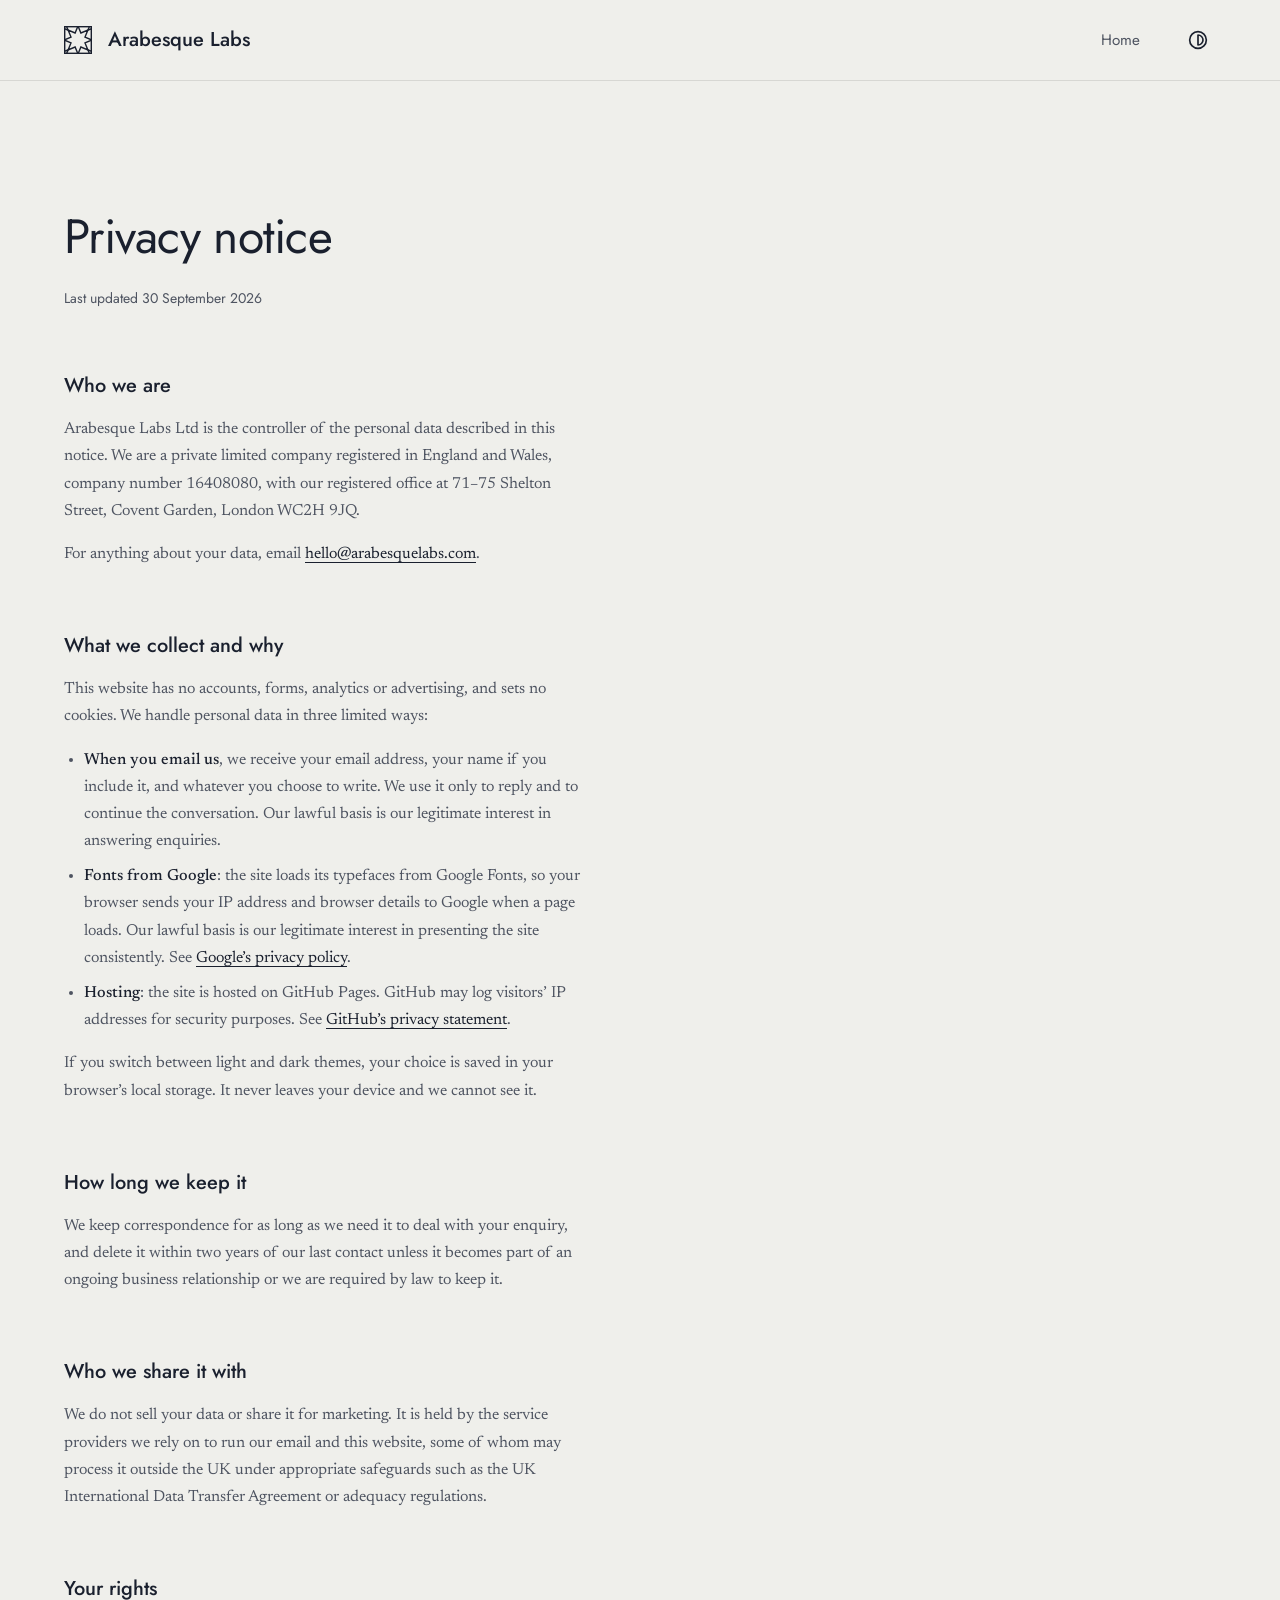
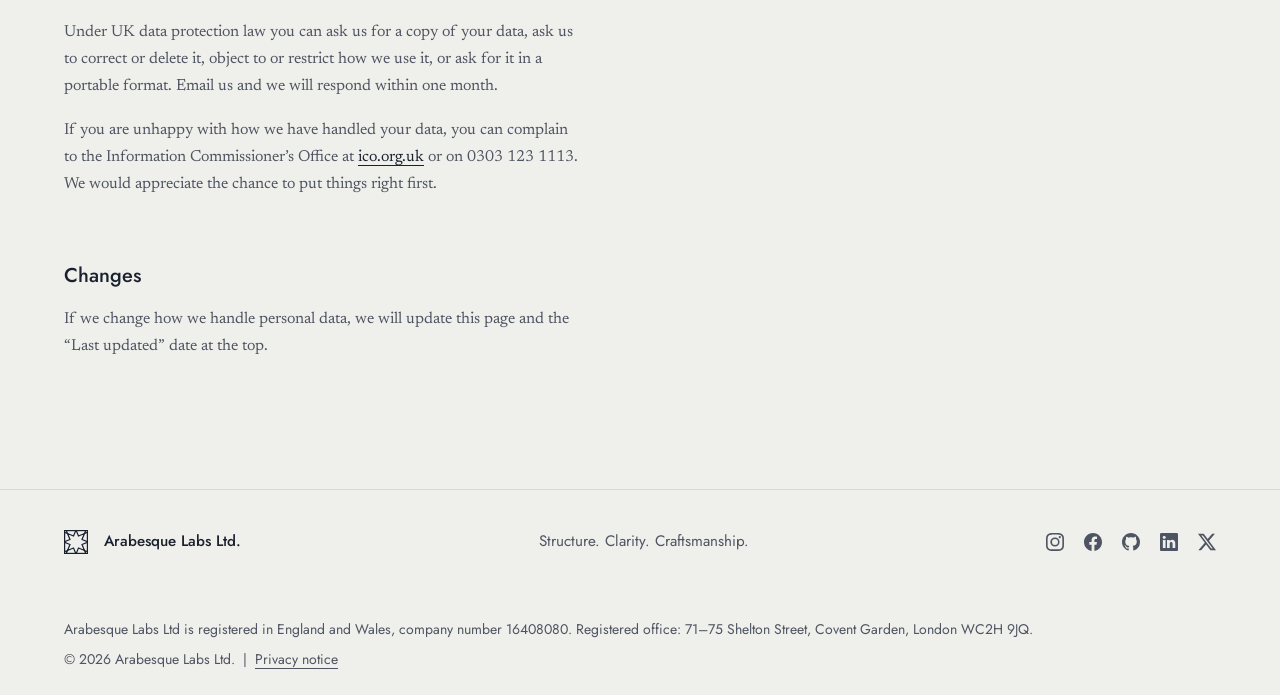
==== commit 2f9c16e2: "Edits to the new website" ====
--- a/privacy.html
+++ b/privacy.html
@@ -986,6 +986,6 @@
 <p class="mt-6 text-sm text-muted-foreground">Last updated 30 September 2026</p>
 <h2 class="mt-16 text-xl font-medium text-foreground">Who we are</h2><p class="mt-4 font-serif leading-[1.7] text-muted-foreground">Arabesque Labs Ltd is the controller of the personal data described in this notice. We are a private limited company registered in England and Wales, company number 16408080, with our registered office at 71–75 Shelton Street, Covent Garden, London WC2H&nbsp;9JQ.</p><p class="mt-4 font-serif leading-[1.7] text-muted-foreground">For anything about your data, email <a href="mailto:hello@arabesquelabs.com" class="text-foreground underline decoration-1 underline-offset-4 transition-colors hover:text-accent focus-visible:outline-2 focus-visible:outline-offset-4 focus-visible:outline-ring">hello@arabesquelabs.com</a>.</p><h2 class="mt-16 text-xl font-medium text-foreground">What we collect and why</h2><p class="mt-4 font-serif leading-[1.7] text-muted-foreground">This website has no accounts, forms, analytics or advertising, and sets no cookies. We handle personal data in three limited ways:</p><ul class="mt-4 font-serif leading-[1.7] text-muted-foreground"><li><strong class="font-medium text-foreground">When you email us</strong>, we receive your email address, your name if you include it, and whatever you choose to write. We use it only to reply and to continue the conversation. Our lawful basis is our legitimate interest in answering enquiries.</li><li><strong class="font-medium text-foreground">Fonts from Google</strong>: the site loads its typefaces from Google Fonts, so your browser sends your IP address and browser details to Google when a page loads. Our lawful basis is our legitimate interest in presenting the site consistently. See <a href="https://policies.google.com/privacy" class="text-foreground underline decoration-1 underline-offset-4 transition-colors hover:text-accent focus-visible:outline-2 focus-visible:outline-offset-4 focus-visible:outline-ring">Google’s privacy policy</a>.</li><li><strong class="font-medium text-foreground">Hosting</strong>: the site is hosted on GitHub Pages. GitHub may log visitors’ IP addresses for security purposes. See <a href="https://docs.github.com/en/site-policy/privacy-policies/github-general-privacy-statement" class="text-foreground underline decoration-1 underline-offset-4 transition-colors hover:text-accent focus-visible:outline-2 focus-visible:outline-offset-4 focus-visible:outline-ring">GitHub’s privacy statement</a>.</li></ul><p class="mt-4 font-serif leading-[1.7] text-muted-foreground">If you switch between light and dark themes, your choice is saved in your browser’s local storage. It never leaves your device and we cannot see it.</p><h2 class="mt-16 text-xl font-medium text-foreground">How long we keep it</h2><p class="mt-4 font-serif leading-[1.7] text-muted-foreground">We keep correspondence for as long as we need it to deal with your enquiry, and delete it within two years of our last contact unless it becomes part of an ongoing business relationship or we are required by law to keep it.</p><h2 class="mt-16 text-xl font-medium text-foreground">Who we share it with</h2><p class="mt-4 font-serif leading-[1.7] text-muted-foreground">We do not sell your data or share it for marketing. It is held by the service providers we rely on to run our email and this website, some of whom may process it outside the UK under appropriate safeguards such as the UK International Data Transfer Agreement or adequacy regulations.</p><h2 class="mt-16 text-xl font-medium text-foreground">Your rights</h2><p class="mt-4 font-serif leading-[1.7] text-muted-foreground">Under UK data protection law you can ask us for a copy of your data, ask us to correct or delete it, object to or restrict how we use it, or ask for it in a portable format. Email us and we will respond within one month.</p><p class="mt-4 font-serif leading-[1.7] text-muted-foreground">If you are unhappy with how we have handled your data, you can complain to the Information Commissioner’s Office at <a href="https://ico.org.uk/make-a-complaint/" class="text-foreground underline decoration-1 underline-offset-4 transition-colors hover:text-accent focus-visible:outline-2 focus-visible:outline-offset-4 focus-visible:outline-ring">ico.org.uk</a> or on 0303&nbsp;123&nbsp;1113. We would appreciate the chance to put things right first.</p><h2 class="mt-16 text-xl font-medium text-foreground">Changes</h2><p class="mt-4 font-serif leading-[1.7] text-muted-foreground">If we change how we handle personal data, we will update this page and the “Last updated” date at the top.</p>
 </div></div></main>
-<footer><div class="mx-auto w-full max-w-[1500px] px-6 sm:px-10 lg:px-16 flex flex-col gap-4 py-10 text-[0.95rem] text-muted-foreground sm:flex-row sm:items-center sm:justify-between sm:gap-8"><span class="flex items-center gap-4 font-medium text-foreground"><svg viewBox="0 0 64 64" width="24" height="24" fill="none" stroke="currentColor" stroke-width="3.2" stroke-linejoin="miter" style="overflow:hidden" aria-hidden="true"><path d="M9.37 -9.37L5.49 0L9.37 9.37L0 5.49L-9.37 9.37L-5.49 0L-9.37 -9.37L0 -5.49Z M73.37 -9.37L69.49 0L73.37 9.37L64 5.49L54.63 9.37L58.51 0L54.63 -9.37L64 -5.49Z M9.37 54.63L5.49 64L9.37 73.37L0 69.49L-9.37 73.37L-5.49 64L-9.37 54.63L0 58.51Z M73.37 54.63L69.49 64L73.37 73.37L64 69.49L54.63 73.37L58.51 64L54.63 54.63L64 58.51Z"></path><path d="M64 32L48 38.63L54.63 54.63L38.63 48L32 64L25.37 48L9.37 54.63L16 38.63L0 32L16 25.37L9.37 9.37L25.37 16L32 0L38.63 16L54.63 9.37L48 25.37Z"></path><rect x="1.6" y="1.6" width="60.8" height="60.8"></rect></svg>Arabesque Labs Ltd.</span><span>Structure. Clarity. Craftsmanship.</span><nav aria-label="Social media" class="flex items-center gap-5"><a href="https://www.instagram.com/arabesquelabs" aria-label="Arabesque Labs on Instagram" rel="me noopener" class="inline-flex items-center justify-center text-muted-foreground transition-colors hover:text-foreground focus-visible:outline-2 focus-visible:outline-offset-4 focus-visible:outline-ring"><svg viewBox="0 0 16 16" width="18" height="18" fill="currentColor" aria-hidden="true" focusable="false"><path d="M8 0C5.829 0 5.556.01 4.703.048 3.85.088 3.269.222 2.76.42a3.9 3.9 0 0 0-1.417.923A3.9 3.9 0 0 0 .42 2.76C.222 3.268.087 3.85.048 4.7.01 5.555 0 5.827 0 8.001c0 2.172.01 2.444.048 3.297.04.852.174 1.433.372 1.942.205.526.478.972.923 1.417.444.445.89.719 1.416.923.51.198 1.09.333 1.942.372C5.555 15.99 5.827 16 8 16s2.444-.01 3.298-.048c.851-.04 1.434-.174 1.943-.372a3.9 3.9 0 0 0 1.416-.923c.445-.445.718-.891.923-1.417.197-.509.332-1.09.372-1.942C15.99 10.445 16 10.173 16 8s-.01-2.445-.048-3.299c-.04-.851-.175-1.433-.372-1.941a3.9 3.9 0 0 0-.923-1.417A3.9 3.9 0 0 0 13.24.42c-.51-.198-1.092-.333-1.943-.372C10.443.01 10.172 0 7.998 0zm-.717 1.442h.718c2.136 0 2.389.007 3.232.046.78.035 1.204.166 1.486.275.373.145.64.319.92.599s.453.546.598.92c.11.281.24.705.275 1.485.039.843.047 1.096.047 3.231s-.008 2.389-.047 3.232c-.035.78-.166 1.203-.275 1.485a2.5 2.5 0 0 1-.599.919c-.28.28-.546.453-.92.598-.28.11-.704.24-1.485.276-.843.038-1.096.047-3.232.047s-2.39-.009-3.233-.047c-.78-.036-1.203-.166-1.485-.276a2.5 2.5 0 0 1-.92-.598 2.5 2.5 0 0 1-.6-.92c-.109-.281-.24-.705-.275-1.485-.038-.843-.046-1.096-.046-3.233s.008-2.388.046-3.231c.036-.78.166-1.204.276-1.486.145-.373.319-.64.599-.92s.546-.453.92-.598c.282-.11.705-.24 1.485-.276.738-.034 1.024-.044 2.515-.045zm4.988 1.328a.96.96 0 1 0 0 1.92.96.96 0 0 0 0-1.92m-4.27 1.122a4.109 4.109 0 1 0 0 8.217 4.109 4.109 0 0 0 0-8.217m0 1.441a2.667 2.667 0 1 1 0 5.334 2.667 2.667 0 0 1 0-5.334"/></svg></a><a href="https://facebook.com/arabesquelabs" aria-label="Arabesque Labs on Facebook" rel="me noopener" class="inline-flex items-center justify-center text-muted-foreground transition-colors hover:text-foreground focus-visible:outline-2 focus-visible:outline-offset-4 focus-visible:outline-ring"><svg viewBox="0 0 16 16" width="18" height="18" fill="currentColor" aria-hidden="true" focusable="false"><path d="M16 8.049c0-4.446-3.582-8.05-8-8.05C3.58 0-.002 3.603-.002 8.05c0 4.017 2.926 7.347 6.75 7.951v-5.625h-2.03V8.05H6.75V6.275c0-2.017 1.195-3.131 3.022-3.131.876 0 1.791.157 1.791.157v1.98h-1.009c-.993 0-1.303.621-1.303 1.258v1.51h2.218l-.354 2.326H9.25V16c3.824-.604 6.75-3.934 6.75-7.951"/></svg></a><a href="https://github.com/arabesquelabs" aria-label="Arabesque Labs on GitHub" rel="me noopener" class="inline-flex items-center justify-center text-muted-foreground transition-colors hover:text-foreground focus-visible:outline-2 focus-visible:outline-offset-4 focus-visible:outline-ring"><svg viewBox="0 0 16 16" width="18" height="18" fill="currentColor" aria-hidden="true" focusable="false"><path d="M8 0C3.58 0 0 3.58 0 8c0 3.54 2.29 6.53 5.47 7.59.4.07.55-.17.55-.38 0-.19-.01-.82-.01-1.49-2.01.37-2.53-.49-2.69-.94-.09-.23-.48-.94-.82-1.13-.28-.15-.68-.52-.01-.53.63-.01 1.08.58 1.23.82.72 1.21 1.87.87 2.33.66.07-.52.28-.87.51-1.07-1.78-.2-3.64-.89-3.64-3.95 0-.87.31-1.59.82-2.15-.08-.2-.36-1.02.08-2.12 0 0 .67-.21 2.2.82.64-.18 1.32-.27 2-.27s1.36.09 2 .27c1.53-1.04 2.2-.82 2.2-.82.44 1.1.16 1.92.08 2.12.51.56.82 1.27.82 2.15 0 3.07-1.87 3.75-3.65 3.95.29.25.54.73.54 1.48 0 1.07-.01 1.93-.01 2.2 0 .21.15.46.55.38A8.01 8.01 0 0 0 16 8c0-4.42-3.58-8-8-8"/></svg></a><a href="https://linkedin.com/company/arabesquelabs" aria-label="Arabesque Labs on LinkedIn" rel="me noopener" class="inline-flex items-center justify-center text-muted-foreground transition-colors hover:text-foreground focus-visible:outline-2 focus-visible:outline-offset-4 focus-visible:outline-ring"><svg viewBox="0 0 16 16" width="18" height="18" fill="currentColor" aria-hidden="true" focusable="false"><path d="M0 1.146C0 .513.526 0 1.175 0h13.65C15.474 0 16 .513 16 1.146v13.708c0 .633-.526 1.146-1.175 1.146H1.175C.526 16 0 15.487 0 14.854zm4.943 12.248V6.169H2.542v7.225zm-1.2-8.212c.837 0 1.358-.554 1.358-1.248-.015-.709-.52-1.248-1.342-1.248S2.4 3.226 2.4 3.934c0 .694.521 1.248 1.327 1.248zm4.908 8.212V9.359c0-.216.016-.432.08-.586.173-.431.568-.878 1.232-.878.869 0 1.216.662 1.216 1.634v3.865h2.401V9.25c0-2.22-1.184-3.252-2.764-3.252-1.274 0-1.845.7-2.165 1.193v.025h-.016l.016-.025V6.169h-2.4c.03.678 0 7.225 0 7.225z"/></svg></a><a href="https://x.com/ArabesqueLabs" aria-label="Arabesque Labs on X" rel="me noopener" class="inline-flex items-center justify-center text-muted-foreground transition-colors hover:text-foreground focus-visible:outline-2 focus-visible:outline-offset-4 focus-visible:outline-ring"><svg viewBox="0 0 16 16" width="18" height="18" fill="currentColor" aria-hidden="true" focusable="false"><path d="M12.6.75h2.454l-5.36 6.142L16 15.25h-4.937l-3.867-5.07-4.425 5.07H.316l5.733-6.57L0 .75h5.063l3.495 4.633L12.601.75Zm-.86 13.028h1.36L4.323 2.145H2.865z"/></svg></a><a href="https://www.youtube.com/@ArabesqueLabs" aria-label="Arabesque Labs on YouTube" rel="me noopener" class="inline-flex items-center justify-center text-muted-foreground transition-colors hover:text-foreground focus-visible:outline-2 focus-visible:outline-offset-4 focus-visible:outline-ring"><svg viewBox="0 0 16 16" width="18" height="18" fill="currentColor" aria-hidden="true" focusable="false"><path d="M8.051 1.999h.089c.822.003 4.987.033 6.11.335a2.01 2.01 0 0 1 1.415 1.42c.101.38.172.883.22 1.402l.01.104.022.26.008.104c.065.914.073 1.77.074 1.957v.075c-.001.194-.01 1.108-.082 2.06l-.008.105-.009.104c-.05.572-.124 1.14-.235 1.558a2.01 2.01 0 0 1-1.415 1.42c-1.16.312-5.569.334-6.18.335h-.142c-.309 0-1.587-.006-2.927-.052l-.17-.006-.087-.004-.171-.007-.171-.007c-1.11-.049-2.167-.128-2.654-.26a2.01 2.01 0 0 1-1.415-1.419c-.111-.417-.185-.986-.235-1.558L.09 9.82l-.008-.104A31 31 0 0 1 0 7.68v-.123c.002-.215.01-.958.064-1.778l.007-.103.003-.052.008-.104.022-.26.01-.104c.048-.519.119-1.023.22-1.402a2.01 2.01 0 0 1 1.415-1.42c.487-.13 1.544-.21 2.654-.26l.17-.007.172-.006.086-.003.171-.007A100 100 0 0 1 7.858 2zM6.4 5.209v4.818l4.157-2.408z"/></svg></a><a href="https://bsky.app/profile/arabesquelabs.bsky.social" aria-label="Arabesque Labs on Bluesky" rel="me noopener" class="inline-flex items-center justify-center text-muted-foreground transition-colors hover:text-foreground focus-visible:outline-2 focus-visible:outline-offset-4 focus-visible:outline-ring"><svg viewBox="0 0 16 16" width="18" height="18" fill="currentColor" aria-hidden="true" focusable="false"><path d="M3.468 1.948C5.303 3.325 7.276 6.118 8 7.616c.725-1.498 2.698-4.29 4.532-5.668C13.855.955 16 .186 16 2.632c0 .489-.28 4.105-.444 4.692-.572 2.04-2.653 2.561-4.504 2.246 3.236.551 4.06 2.375 2.281 4.2-3.376 3.464-4.852-.87-5.23-1.98-.07-.204-.103-.3-.103-.218 0-.081-.033.014-.102.218-.379 1.11-1.855 5.444-5.231 1.98-1.778-1.825-.955-3.65 2.28-4.2-1.85.315-3.932-.205-4.503-2.246C.28 6.737 0 3.12 0 2.632 0 .186 2.145.955 3.468 1.948"/></svg></a><a href="https://mastodon.social/@arabesquelabs" aria-label="Arabesque Labs on Mastodon" rel="me noopener" class="inline-flex items-center justify-center text-muted-foreground transition-colors hover:text-foreground focus-visible:outline-2 focus-visible:outline-offset-4 focus-visible:outline-ring"><svg viewBox="0 0 16 16" width="18" height="18" fill="currentColor" aria-hidden="true" focusable="false"><path d="M11.19 12.195c2.016-.24 3.77-1.475 3.99-2.603.348-1.778.32-4.339.32-4.339 0-3.47-2.286-4.488-2.286-4.488C12.062.238 10.083.017 8.027 0h-.05C5.92.017 3.942.238 2.79.765c0 0-2.285 1.017-2.285 4.488l-.002.662c-.004.64-.007 1.35.011 2.091.083 3.394.626 6.74 3.78 7.57 1.454.383 2.703.463 3.709.408 1.823-.1 2.847-.647 2.847-.647l-.06-1.317s-1.303.41-2.767.36c-1.45-.05-2.98-.156-3.215-1.928a4 4 0 0 1-.033-.496s1.424.346 3.228.428c1.103.05 2.137-.064 3.188-.189zm1.613-2.47H11.13v-4.08c0-.859-.364-1.295-1.091-1.295-.804 0-1.207.517-1.207 1.541v2.233H7.168V5.89c0-1.024-.403-1.541-1.207-1.541-.727 0-1.091.436-1.091 1.296v4.079H3.197V5.522q0-1.288.66-2.046c.456-.505 1.052-.764 1.793-.764.856 0 1.504.328 1.933.983L8 4.39l.417-.695c.429-.655 1.077-.983 1.934-.983.74 0 1.336.259 1.791.764q.662.757.661 2.046z"/></svg></a></nav></div><div><div class="mx-auto w-full max-w-[1500px] px-6 sm:px-10 lg:px-16 flex flex-col gap-4 py-6 text-sm leading-relaxed text-muted-foreground sm:flex-row sm:justify-between sm:gap-8"><div><p>Arabesque Labs Ltd is registered in England and Wales, company number 16408080. Registered office: 71–75 Shelton Street, Covent Garden, London WC2H&nbsp;9JQ.</p><p class="mt-2">© 2026 Arabesque Labs Ltd.<span class="mx-2" aria-hidden="true">|</span><a href="privacy.html" class="whitespace-nowrap underline decoration-1 underline-offset-4 transition-colors hover:text-foreground focus-visible:outline-2 focus-visible:outline-offset-4 focus-visible:outline-ring">Privacy notice</a></p></div></div></div></footer></div><script>(function(){var K="arabesque-theme",r=document.documentElement,t=document.querySelector('[aria-label^="Switch to"]');
+<footer><div class="mx-auto w-full max-w-[1500px] px-6 sm:px-10 lg:px-16 flex flex-col gap-4 py-10 text-[0.95rem] text-muted-foreground sm:flex-row sm:items-center sm:justify-between sm:gap-8"><span class="flex items-center gap-4 font-medium text-foreground"><svg viewBox="0 0 64 64" width="24" height="24" fill="none" stroke="currentColor" stroke-width="3.2" stroke-linejoin="miter" style="overflow:hidden" aria-hidden="true"><path d="M9.37 -9.37L5.49 0L9.37 9.37L0 5.49L-9.37 9.37L-5.49 0L-9.37 -9.37L0 -5.49Z M73.37 -9.37L69.49 0L73.37 9.37L64 5.49L54.63 9.37L58.51 0L54.63 -9.37L64 -5.49Z M9.37 54.63L5.49 64L9.37 73.37L0 69.49L-9.37 73.37L-5.49 64L-9.37 54.63L0 58.51Z M73.37 54.63L69.49 64L73.37 73.37L64 69.49L54.63 73.37L58.51 64L54.63 54.63L64 58.51Z"></path><path d="M64 32L48 38.63L54.63 54.63L38.63 48L32 64L25.37 48L9.37 54.63L16 38.63L0 32L16 25.37L9.37 9.37L25.37 16L32 0L38.63 16L54.63 9.37L48 25.37Z"></path><rect x="1.6" y="1.6" width="60.8" height="60.8"></rect></svg>Arabesque Labs Ltd.</span><span>Structure. Clarity. Craftsmanship.</span><nav aria-label="Social media" class="flex items-center gap-5"><a href="https://www.instagram.com/arabesquelabs" aria-label="Arabesque Labs on Instagram" rel="me noopener" class="inline-flex items-center justify-center text-muted-foreground transition-colors hover:text-foreground focus-visible:outline-2 focus-visible:outline-offset-4 focus-visible:outline-ring"><svg viewBox="0 0 16 16" width="18" height="18" fill="currentColor" aria-hidden="true" focusable="false"><path d="M8 0C5.829 0 5.556.01 4.703.048 3.85.088 3.269.222 2.76.42a3.9 3.9 0 0 0-1.417.923A3.9 3.9 0 0 0 .42 2.76C.222 3.268.087 3.85.048 4.7.01 5.555 0 5.827 0 8.001c0 2.172.01 2.444.048 3.297.04.852.174 1.433.372 1.942.205.526.478.972.923 1.417.444.445.89.719 1.416.923.51.198 1.09.333 1.942.372C5.555 15.99 5.827 16 8 16s2.444-.01 3.298-.048c.851-.04 1.434-.174 1.943-.372a3.9 3.9 0 0 0 1.416-.923c.445-.445.718-.891.923-1.417.197-.509.332-1.09.372-1.942C15.99 10.445 16 10.173 16 8s-.01-2.445-.048-3.299c-.04-.851-.175-1.433-.372-1.941a3.9 3.9 0 0 0-.923-1.417A3.9 3.9 0 0 0 13.24.42c-.51-.198-1.092-.333-1.943-.372C10.443.01 10.172 0 7.998 0zm-.717 1.442h.718c2.136 0 2.389.007 3.232.046.78.035 1.204.166 1.486.275.373.145.64.319.92.599s.453.546.598.92c.11.281.24.705.275 1.485.039.843.047 1.096.047 3.231s-.008 2.389-.047 3.232c-.035.78-.166 1.203-.275 1.485a2.5 2.5 0 0 1-.599.919c-.28.28-.546.453-.92.598-.28.11-.704.24-1.485.276-.843.038-1.096.047-3.232.047s-2.39-.009-3.233-.047c-.78-.036-1.203-.166-1.485-.276a2.5 2.5 0 0 1-.92-.598 2.5 2.5 0 0 1-.6-.92c-.109-.281-.24-.705-.275-1.485-.038-.843-.046-1.096-.046-3.233s.008-2.388.046-3.231c.036-.78.166-1.204.276-1.486.145-.373.319-.64.599-.92s.546-.453.92-.598c.282-.11.705-.24 1.485-.276.738-.034 1.024-.044 2.515-.045zm4.988 1.328a.96.96 0 1 0 0 1.92.96.96 0 0 0 0-1.92m-4.27 1.122a4.109 4.109 0 1 0 0 8.217 4.109 4.109 0 0 0 0-8.217m0 1.441a2.667 2.667 0 1 1 0 5.334 2.667 2.667 0 0 1 0-5.334"/></svg></a><a href="https://facebook.com/arabesquelabs" aria-label="Arabesque Labs on Facebook" rel="me noopener" class="inline-flex items-center justify-center text-muted-foreground transition-colors hover:text-foreground focus-visible:outline-2 focus-visible:outline-offset-4 focus-visible:outline-ring"><svg viewBox="0 0 16 16" width="18" height="18" fill="currentColor" aria-hidden="true" focusable="false"><path d="M16 8.049c0-4.446-3.582-8.05-8-8.05C3.58 0-.002 3.603-.002 8.05c0 4.017 2.926 7.347 6.75 7.951v-5.625h-2.03V8.05H6.75V6.275c0-2.017 1.195-3.131 3.022-3.131.876 0 1.791.157 1.791.157v1.98h-1.009c-.993 0-1.303.621-1.303 1.258v1.51h2.218l-.354 2.326H9.25V16c3.824-.604 6.75-3.934 6.75-7.951"/></svg></a><a href="https://github.com/arabesquelabs" aria-label="Arabesque Labs on GitHub" rel="me noopener" class="inline-flex items-center justify-center text-muted-foreground transition-colors hover:text-foreground focus-visible:outline-2 focus-visible:outline-offset-4 focus-visible:outline-ring"><svg viewBox="0 0 16 16" width="18" height="18" fill="currentColor" aria-hidden="true" focusable="false"><path d="M8 0C3.58 0 0 3.58 0 8c0 3.54 2.29 6.53 5.47 7.59.4.07.55-.17.55-.38 0-.19-.01-.82-.01-1.49-2.01.37-2.53-.49-2.69-.94-.09-.23-.48-.94-.82-1.13-.28-.15-.68-.52-.01-.53.63-.01 1.08.58 1.23.82.72 1.21 1.87.87 2.33.66.07-.52.28-.87.51-1.07-1.78-.2-3.64-.89-3.64-3.95 0-.87.31-1.59.82-2.15-.08-.2-.36-1.02.08-2.12 0 0 .67-.21 2.2.82.64-.18 1.32-.27 2-.27s1.36.09 2 .27c1.53-1.04 2.2-.82 2.2-.82.44 1.1.16 1.92.08 2.12.51.56.82 1.27.82 2.15 0 3.07-1.87 3.75-3.65 3.95.29.25.54.73.54 1.48 0 1.07-.01 1.93-.01 2.2 0 .21.15.46.55.38A8.01 8.01 0 0 0 16 8c0-4.42-3.58-8-8-8"/></svg></a><a href="https://linkedin.com/company/arabesquelabs" aria-label="Arabesque Labs on LinkedIn" rel="me noopener" class="inline-flex items-center justify-center text-muted-foreground transition-colors hover:text-foreground focus-visible:outline-2 focus-visible:outline-offset-4 focus-visible:outline-ring"><svg viewBox="0 0 16 16" width="18" height="18" fill="currentColor" aria-hidden="true" focusable="false"><path d="M0 1.146C0 .513.526 0 1.175 0h13.65C15.474 0 16 .513 16 1.146v13.708c0 .633-.526 1.146-1.175 1.146H1.175C.526 16 0 15.487 0 14.854zm4.943 12.248V6.169H2.542v7.225zm-1.2-8.212c.837 0 1.358-.554 1.358-1.248-.015-.709-.52-1.248-1.342-1.248S2.4 3.226 2.4 3.934c0 .694.521 1.248 1.327 1.248zm4.908 8.212V9.359c0-.216.016-.432.08-.586.173-.431.568-.878 1.232-.878.869 0 1.216.662 1.216 1.634v3.865h2.401V9.25c0-2.22-1.184-3.252-2.764-3.252-1.274 0-1.845.7-2.165 1.193v.025h-.016l.016-.025V6.169h-2.4c.03.678 0 7.225 0 7.225z"/></svg></a><a href="https://x.com/ArabesqueLabs" aria-label="Arabesque Labs on X" rel="me noopener" class="inline-flex items-center justify-center text-muted-foreground transition-colors hover:text-foreground focus-visible:outline-2 focus-visible:outline-offset-4 focus-visible:outline-ring"><svg viewBox="0 0 16 16" width="18" height="18" fill="currentColor" aria-hidden="true" focusable="false"><path d="M12.6.75h2.454l-5.36 6.142L16 15.25h-4.937l-3.867-5.07-4.425 5.07H.316l5.733-6.57L0 .75h5.063l3.495 4.633L12.601.75Zm-.86 13.028h1.36L4.323 2.145H2.865z"/></svg></a></nav></div><div><div class="mx-auto w-full max-w-[1500px] px-6 sm:px-10 lg:px-16 flex flex-col gap-4 py-6 text-sm leading-relaxed text-muted-foreground sm:flex-row sm:justify-between sm:gap-8"><div><p>Arabesque Labs Ltd is registered in England and Wales, company number 16408080. Registered office: 71–75 Shelton Street, Covent Garden, London WC2H&nbsp;9JQ.</p><p class="mt-2">© 2026 Arabesque Labs Ltd.<span class="mx-2" aria-hidden="true">|</span><a href="privacy.html" class="whitespace-nowrap underline decoration-1 underline-offset-4 transition-colors hover:text-foreground focus-visible:outline-2 focus-visible:outline-offset-4 focus-visible:outline-ring">Privacy notice</a></p></div></div></div></footer></div><script>(function(){var K="arabesque-theme",r=document.documentElement,t=document.querySelector('[aria-label^="Switch to"]');
 function set(d){r.classList.toggle("dark",d);try{localStorage.setItem(K,d?"dark":"light")}catch(e){}if(t)t.setAttribute("aria-label",d?"Switch to light theme":"Switch to dark theme")}
 set(r.classList.contains("dark"));if(t)t.onclick=function(){set(!r.classList.contains("dark"))}})();</script></body></html>
